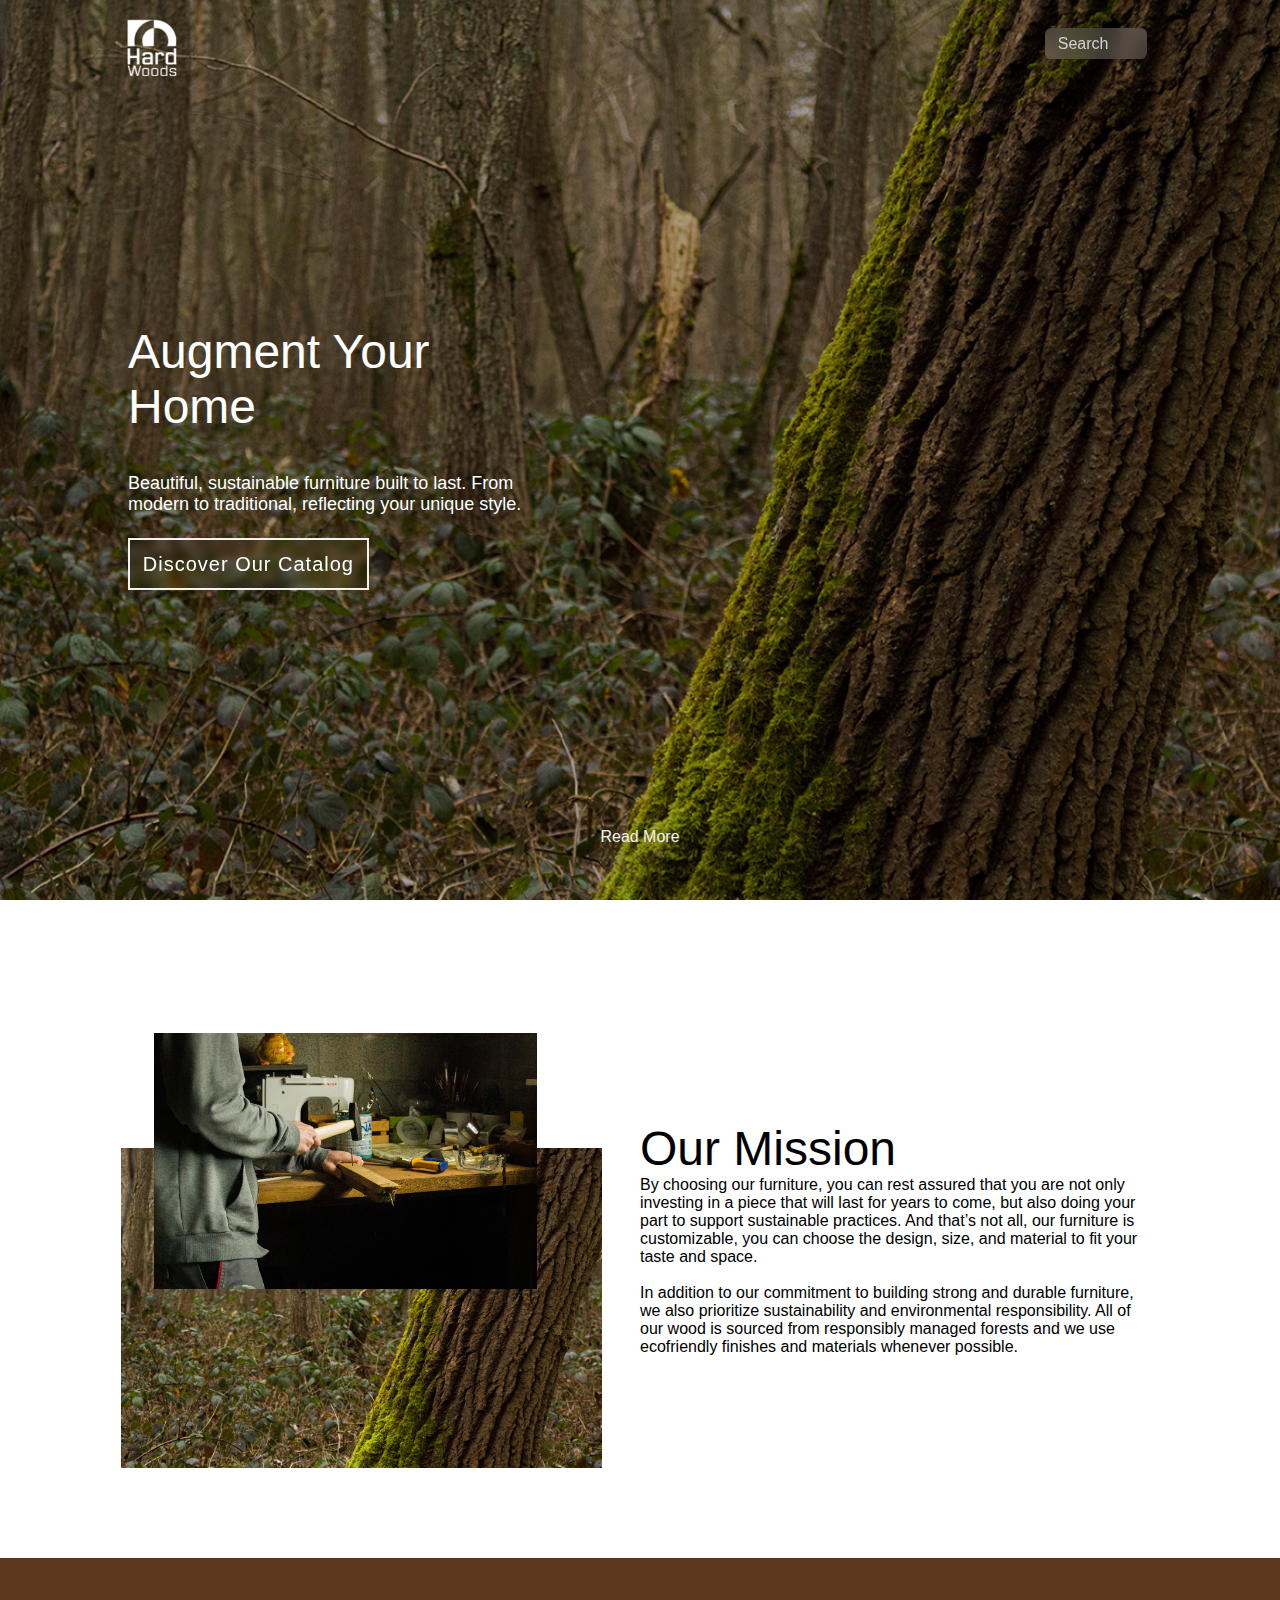
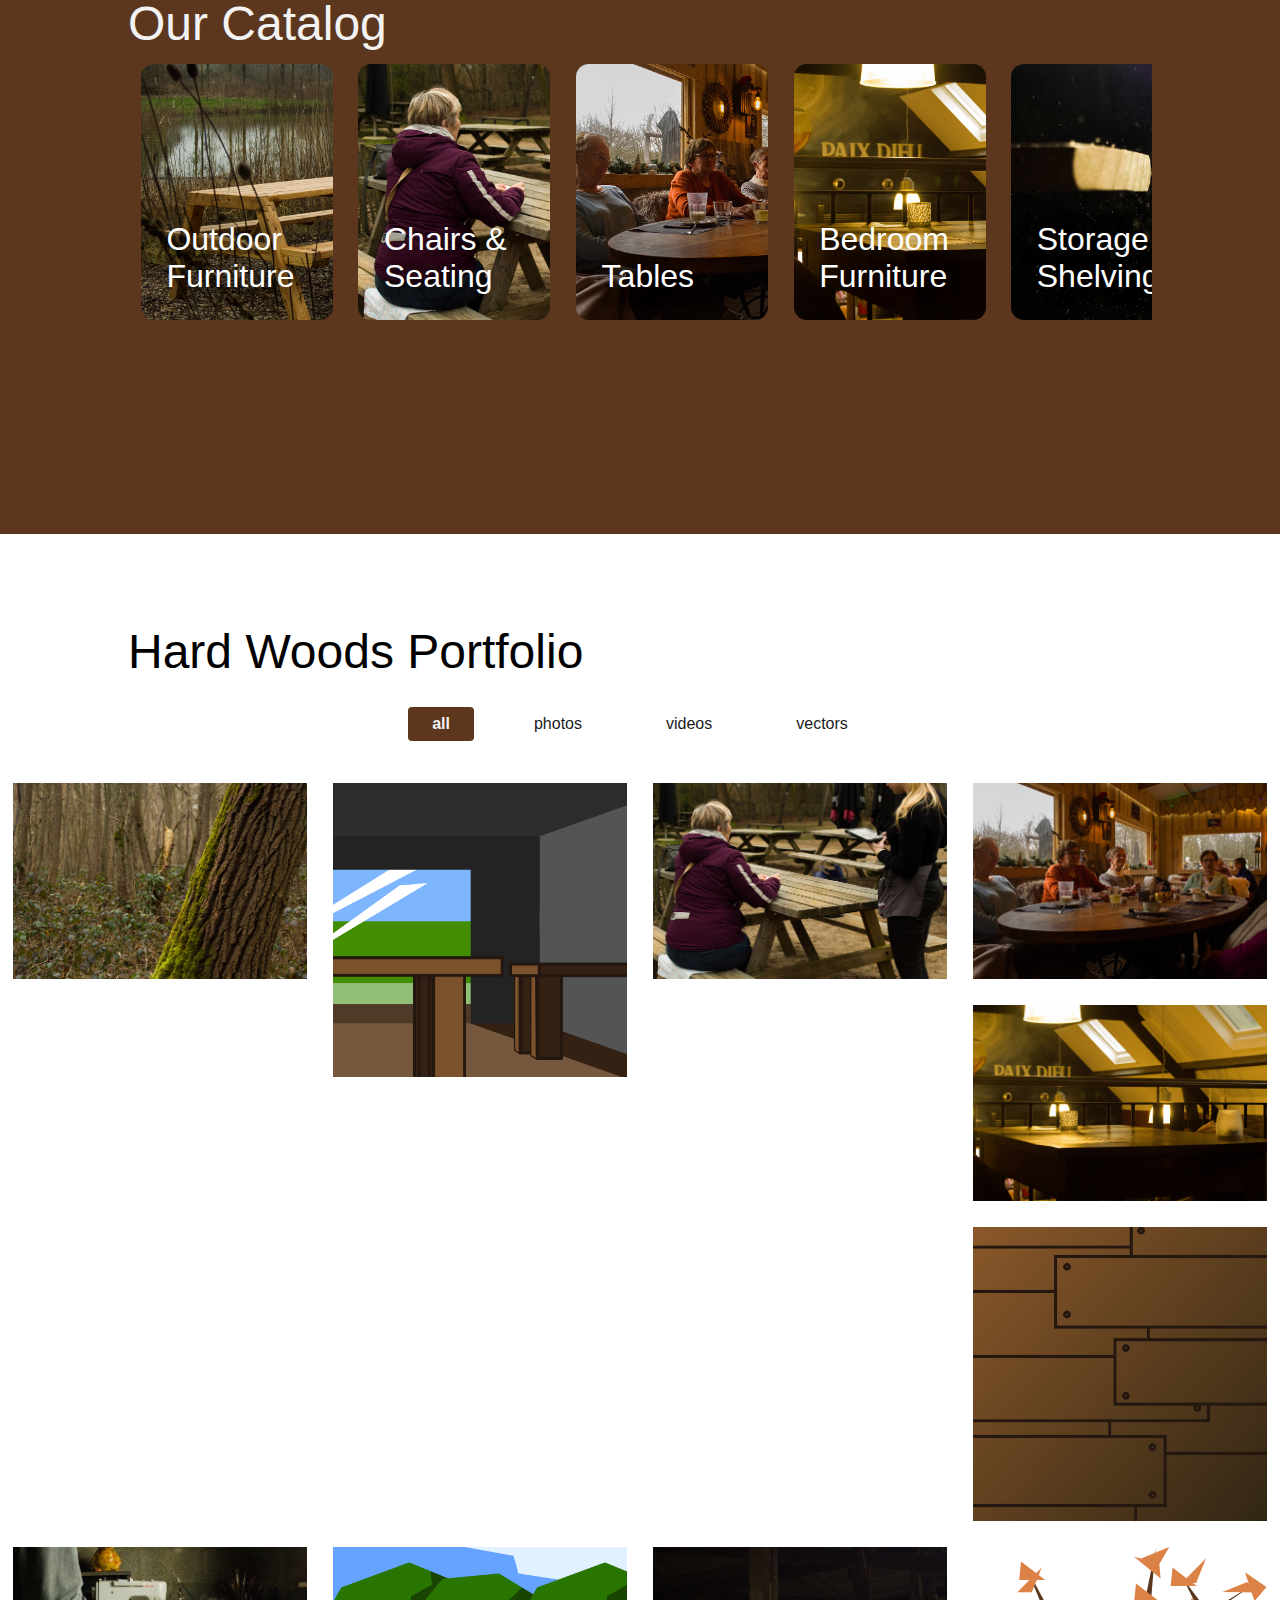
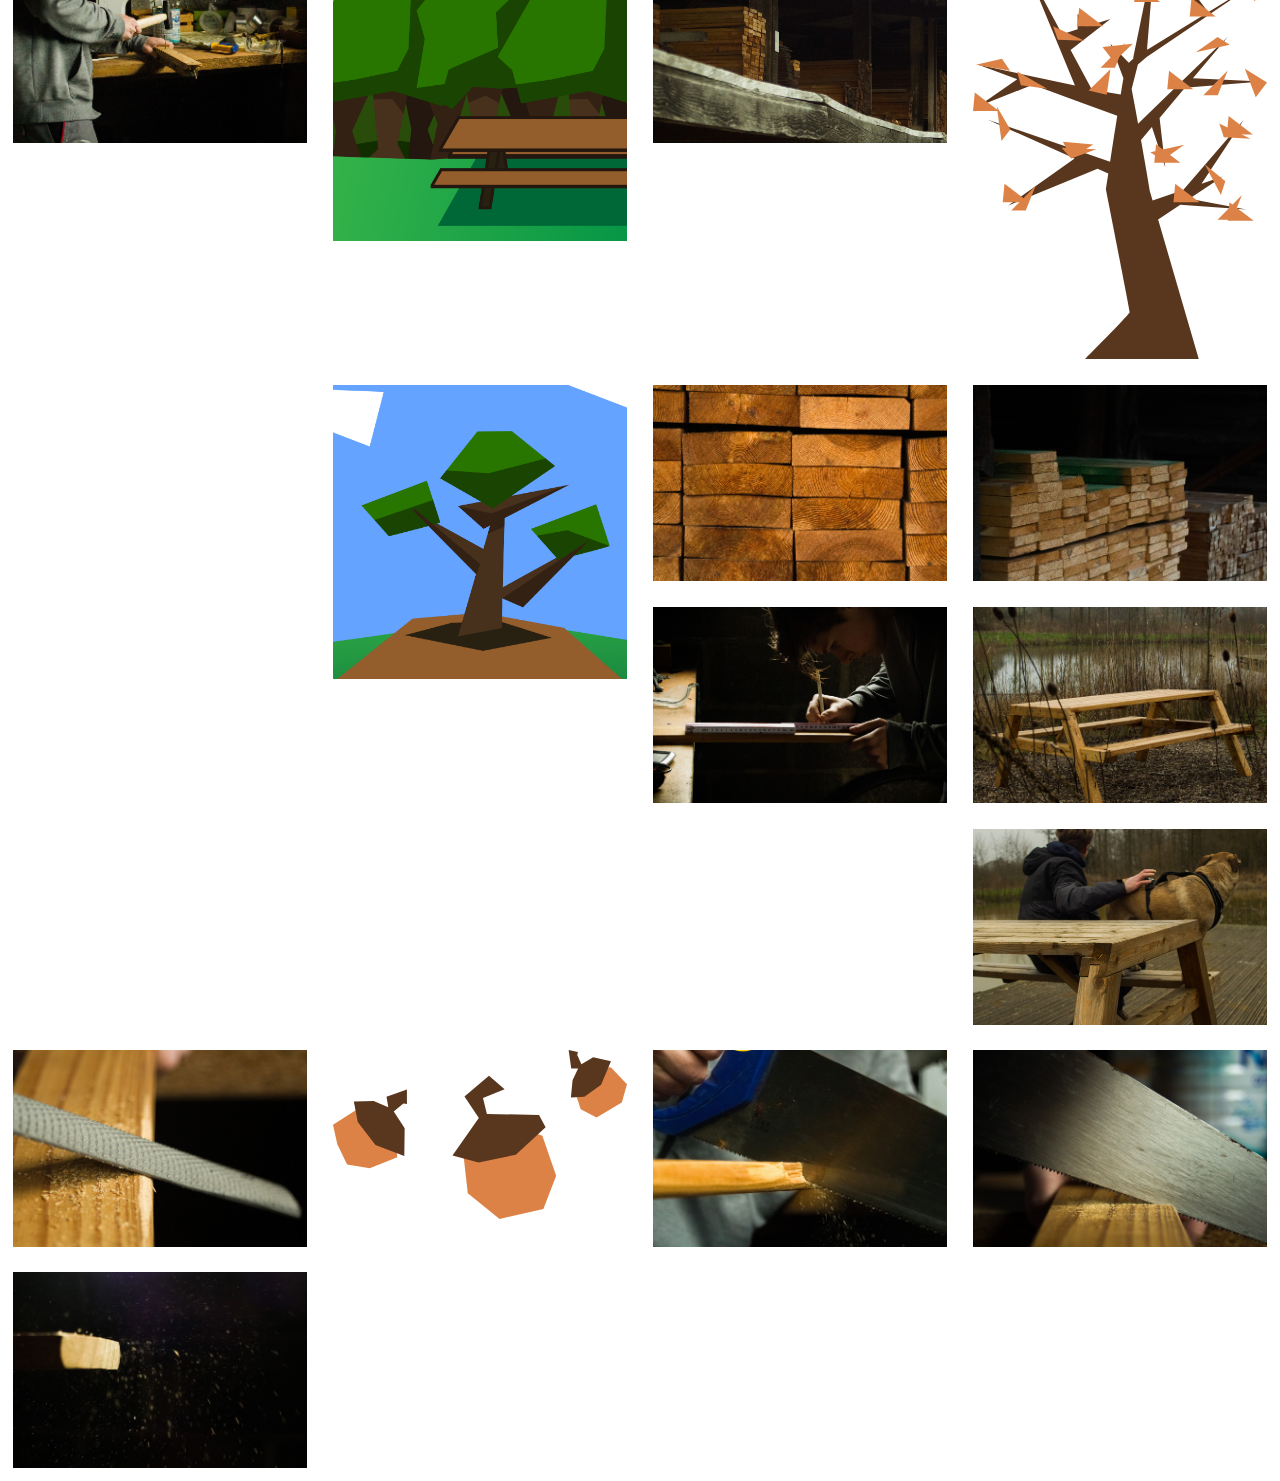
==== index.html @ 585ff618 "Add files via upload" ====
<!DOCTYPE html>
<html lang="en">
  <head>
    <meta charset="UTF-8" />
    <meta http-equiv="X-UA-Compatible" content="IE=edge" />
    <meta name="viewport" content="width=device-width, initial-scale=1.0" />
    <title>Hard Woods</title>
    <link
      rel="icon"
      type="image"
      href="img/logo/gip-justin_goyvaerts-brainstorm_huis_stijl_color-logo-15.png"
    />
    <link rel="stylesheet" href="css/main-style.css" />

    <link rel="stylesheet" href="css/portfolio-style.css" />

    <link href="https://fonts.cdnfonts.com/css/bahnschrift" rel="stylesheet" />
    <link
      href="https://fonts.cdnfonts.com/css/forma-djr-banner"
      rel="stylesheet"
    />
    <link
      rel="stylesheet"
      href="https://cdnjs.cloudflare.com/ajax/libs/font-awesome/6.4.0/css/all.css"
      integrity="sha512-Z0kTB03S7BU+JFU0nw9mjSBcRnZm2Bvm0tzOX9/OuOuz01XQfOpa0w/N9u6Jf2f1OAdegdIPWZ9nIZZ+keEvBw=="
      crossorigin="anonymous"
    />
  </head>
  <div id="mySidebar" class="sidebar">
    <a href="javascript:void(0)" class="closebtn" onclick="closeNav()"
      ><i class="fas fa-xmark"></i
    ></a>
    <br />
    <a class="shop-button" href="shop.html">Shop</a>
    <br />
    <a href="#about">About</a>
    <a href="#portfolio">Portfolio</a>
    <a href="#contact">Contact</a>
    <br />

    <br />
    <a href="https://www.instagram.com/officialhardwoods/"
      ><i class="fab fa-instagram social"></i
    ></a>
  </div>
  <body>
    <div id="navbar" class="hidden"></div>
    <header id="topnav">
      <a href="#" class="logo">
        <img
          src="img/logo/gip-justin_goyvaerts-brainstorm_huis_stijl_logo-text-white.png"
          alt=""
          id="logo"
      /></a>
      <nav id="header">
        <ul>
          <li>
            <button class="openbtn" onclick="openNav()">
              <i class="fas fa-bars"></i>
            </button>
          </li>
          <li>
            <a href=""> <i class="fas fa-user"></i></a>
          </li>
          <li>
            <a href=""><i class="fas fa-bookmark"></i></a>
          </li>
          <div id="search">
            <i class="fas fa-magnifying-glass"></i
            ><input type="text" id="search-input" placeholder="Search" />
            <ul id="search-results"></ul>
          </div>
        </ul>
      </nav>
    </header>

    <section id="splash" class="carousel-section">
      <div class="carousel-container">
        <div class="carousel">
          <img src="img/fotos/Boom.jpg" alt="" />
          <img src="img/fotos/Markabo 1.jpg" alt="" />
          <img src="img/fotos/Meting.jpg" />
          <img src="img/fotos/Zaagsel.jpg" />
          <img src="img/fotos/Picnic 1.jpg" />
          <!-- Add more images as needed -->
        </div>
      </div>
      <article class="content">
        <div class="splash-txt">
          <h1>Augment Your Home</h1>
          <p>
            Beautiful, sustainable furniture built to last. From modern to
            traditional, reflecting your unique style.
          </p>
          <span><a href="shop.html">Discover Our Catalog</a></span>
        </div>
      </article>
    </section>
    <div class="more">
      <p>Read More</p>
      <i class="fas fa-angle-down"></i>
    </div>

    <section id="about">
      <article>
        <div class="about-img">
          <img src="img/fotos/Boom.jpg" alt="" class="img-1" />
          <img src="img/fotos/Hamer.jpg" alt="" class="img-2" />
        </div>
        <div class="about-txt">
          <h1>Our Mission</h1>
          <p>
            By choosing our furniture, you can rest assured that you are not
            only investing in a piece that will last for years to come, but also
            doing your part to support sustainable practices. And that’s not
            all, our furniture is customizable, you can choose the design, size,
            and material to fit your taste and space.
          </p>
          <br />
          <p>
            In addition to our commitment to building strong and durable
            furniture, we also prioritize sustainability and environmental
            responsibility. All of our wood is sourced from responsibly managed
            forests and we use ecofriendly finishes and materials whenever
            possible.
          </p>
        </div>
      </article>
    </section>

    <section id="shop">
      <h1>
        <a href="shop.html"> Our Catalog <i class="fas fa-angle-right"></i> </a>
      </h1>
      <div>
        <div class="gallery-container">
          <div class="gallery">
            <a href="shop.html#of"
              ><div class="gallery-element gallery-img-1">
                <p>
                  Outdoor <br />
                  Furniture
                </p>
              </div></a
            >
            <a href="shop.html#cs"
              ><div class="gallery-element gallery-img-2">
                <p>
                  Chairs & <br />
                  Seating
                </p>
              </div></a
            >
            <a href="shop.html#t"
              ><div class="gallery-element gallery-img-3">
                <p>Tables</p>
              </div></a
            >
            <a href="shop.html#bf"
              ><div class="gallery-element gallery-img-4">
                <p>
                  Bedroom <br />
                  Furniture
                </p>
              </div></a
            >
            <a href="shop.html#ss"
              ><div class="gallery-element gallery-img-5">
                <p>
                  Storage & <br />
                  Shelving
                </p>
              </div></a
            >
            <a href="shop.html#da"
              ><div class="gallery-element gallery-img-6">
                <p>
                  Decor & <br />
                  Accessories
                </p>
              </div></a
            >
            <!-- Add more images as needed -->
          </div>
        </div>
      </div>
    </section>

    <section id="portfolio">
      <h1>Hard Woods Portfolio</h1>
      <div class="button-group filters-button-group">
        <button class="button is-checked button-all" data-filter="*">
          all
        </button>
        <button class="button" data-filter=".foto">photos</button>
        <button class="button" data-filter=".video">videos</button>
        <button class="button" data-filter=".vector">vectors</button>
      </div>

      <section
        id="grid-container"
        class="transitions-enabled fluid masonry js-masonry grid container-gallery"
      >
        <article class="foto">
          <img
            src="img/fotos/Boom.jpg"
            onclick="openModal();currentSlide(1)"
            class="img-responsive hover-shadow cursor"
          />
        </article>
        <article class="vector">
          <img
            src="img/vector/vector_02.png"
            onclick="openModal();currentSlide(18)"
            class="img-responsive hover-shadow cursor"
          />
        </article>
        <article class="foto">
          <img
            src="img/fotos/Boshuis 1.jpg"
            onclick="openModal();currentSlide(2)"
            class="img-responsive hover-shadow cursor"
          />
        </article>
        <article class="foto">
          <img
            src="img/fotos/Boshuis 2.jpg"
            onclick="openModal();currentSlide(3)"
            class="img-responsive hover-shadow cursor"
          />
        </article>
        <article class="video">
          <iframe
            width="100%"
            height="200px"
            src="https://www.youtube.com/embed/Rlds-CzP0hw"
            title="YouTube video player"
            frameborder="0"
            allow="accelerometer; autoplay; clipboard-write; encrypted-media; gyroscope; picture-in-picture; web-share"
            allowfullscreen
          ></iframe>
        </article>
        <article class="foto">
          <img
            src="img/fotos/Boshuis 3.jpg"
            onclick="openModal();currentSlide(4)"
            class="img-responsive hover-shadow cursor"
          />
        </article>
        <article class="vector">
          <img
            src="img/vector/vector_05.png"
            onclick="openModal();currentSlide(21)"
            class="img-responsive hover-shadow cursor"
          />
        </article>
        <article class="foto">
          <img
            src="img/fotos/Hamer.jpg"
            onclick="openModal();currentSlide(5)"
            class="img-responsive hover-shadow cursor"
          />
        </article>
        <article class="vector">
          <img
            src="img/vector/vector_01.png"
            onclick="openModal();currentSlide(17)"
            class="img-responsive hover-shadow cursor"
          />
        </article>
        <article class="foto">
          <img
            src="img/fotos/Markabo 1.jpg"
            onclick="openModal();currentSlide(6)"
            class="img-responsive hover-shadow cursor"
          />
        </article>
        <article class="vector">
          <img
            src="img/vector/Tree.svg"
            onclick="openModal();currentSlide(16)"
            class="img-responsive hover-shadow cursor"
          />
        </article>
        <article class="video">
          <iframe
            width="100%"
            height="200px"
            src="https://www.youtube.com/embed/0vjOr_0Bcws"
            title="YouTube video player"
            frameborder="0"
            allow="accelerometer; autoplay; clipboard-write; encrypted-media; gyroscope; picture-in-picture; web-share"
            allowfullscreen
          ></iframe>
        </article>
        <article class="vector">
          <img
            src="img/vector/vector_04.png"
            onclick="openModal();currentSlide(20)"
            class="img-responsive hover-shadow cursor"
          />
        </article>
        <article class="foto">
          <img
            src="img/fotos/Markabo 2.jpg"
            onclick="openModal();currentSlide(7)"
            class="img-responsive hover-shadow cursor"
          />
        </article>
        <article class="foto">
          <img
            src="img/fotos/Markabo 3.jpg"
            onclick="openModal();currentSlide(8)"
            class="img-responsive hover-shadow cursor"
          />
        </article>
        <article class="foto">
          <img
            src="img/fotos/Meting.jpg"
            onclick="openModal();currentSlide(9)"
            class="img-responsive hover-shadow cursor"
          />
        </article>
        <article class="foto">
          <img
            src="img/fotos/Picnic 1.jpg"
            onclick="openModal();currentSlide(10)"
            class="img-responsive hover-shadow cursor"
          />
        </article>
        <article class="foto">
          <img
            src="img/fotos/Picnic 2.jpg"
            onclick="openModal();currentSlide(11)"
            class="img-responsive hover-shadow cursor"
          />
        </article>
        <article class="foto">
          <img
            src="img/fotos/Vijl.jpg"
            onclick="openModal();currentSlide(12)"
            class="img-responsive hover-shadow cursor"
          />
        </article>
        <article class="vector">
          <img
            src="img/vector/Acorn.svg"
            onclick="openModal();currentSlide(22)"
            class="img-responsive hover-shadow cursor"
          />
        </article>
        <article class="foto">
          <img
            src="img/fotos/Zaag 1.jpg"
            onclick="openModal();currentSlide(13)"
            class="img-responsive hover-shadow cursor"
          />
        </article>
        <article class="foto">
          <img
            src="img/fotos/Zaag 2.jpg"
            onclick="openModal();currentSlide(14)"
            class="img-responsive hover-shadow cursor"
          />
        </article>
        <article class="foto">
          <img
            src="img/fotos/Zaagsel.jpg"
            onclick="openModal();currentSlide(15)"
            class="img-responsive hover-shadow cursor"
          />
        </article>
      </section>
      <div id="myModal" class="modal">
        <span class="close cursor" onclick="closeModal()">&times;</span>
        <div class="modal-content">
          <div class="mySlides">
            <img src="img/fotos/Boom.jpg" style="width: 100%" />
          </div>

          <div class="mySlides">
            <img src="img/fotos/Boshuis 1.jpg" style="width: 100%" />
          </div>

          <div class="mySlides">
            <img src="img/fotos/Boshuis 2.jpg" style="width: 100%" />
          </div>

          <div class="mySlides">
            <img src="img/fotos/Boshuis 3.jpg" style="width: 100%" />
          </div>
          <div class="mySlides">
            <img src="img/fotos/Hamer.jpg" style="width: 100%" />
          </div>
          <div class="mySlides">
            <img src="img/fotos/Markabo 1.jpg" style="width: 100%" />
          </div>
          <div class="mySlides">
            <img src="img/fotos/Markabo 2.jpg" style="width: 100%" />
          </div>
          <div class="mySlides">
            <img src="img/fotos/Markabo 3.jpg" style="width: 100%" />
          </div>
          <div class="mySlides">
            <img src="img/fotos/Meting.jpg" style="width: 100%" />
          </div>
          <div class="mySlides">
            <img src="img/fotos/Picnic 1.jpg" style="width: 100%" />
          </div>
          <div class="mySlides">
            <img src="img/fotos/Picnic 2.jpg" style="width: 100%" />
          </div>
          <div class="mySlides">
            <img src="img/fotos/Vijl.jpg" style="width: 100%" />
          </div>
          <div class="mySlides">
            <img src="img/fotos/Zaag 1.jpg" style="width: 100%" />
          </div>
          <div class="mySlides">
            <img src="img/fotos/Zaag 2.jpg" style="width: 100%" />
          </div>
          <div class="mySlides">
            <img src="img/fotos/Zaagsel.jpg" style="width: 100%" />
          </div>
          <div class="mySlides">
            <img src="img/vector/Tree.svg" style="width: 45%" />
          </div>
          <div class="mySlides">
            <img src="img/vector/vector_01.png" style="width: 60%" />
          </div>
          <div class="mySlides">
            <img src="img/vector/vector_02.png" style="width: 60%" />
          </div>
          <div class="mySlides">
            <img src="img/vector/vector_03.png" style="width: 60%" />
          </div>
          <div class="mySlides">
            <img src="img/vector/vector_04.png" style="width: 60%" />
          </div>
          <div class="mySlides">
            <img src="img/vector/vector_05.png" style="width: 60%" />
          </div>
          <div class="mySlides">
            <img src="img/vector/Acorn.svg" style="width: 50%" />
          </div>

          <a class="prev" onclick="plusSlides(-1)"
            ><i class="fas fa-angle-left"></i
          ></a>
          <a class="next" onclick="plusSlides(1)"
            ><i class="fas fa-angle-right"></i
          ></a>

          <div class="column">
            <img
              class="demo cursor"
              src="img/fotos/Boom.jpg"
              style="width: 100%"
              onclick="currentSlide(1)"
            />
          </div>
          <div class="column">
            <img
              class="demo cursor"
              src="img/fotos/Boshuis 1.jpg"
              style="width: 100%"
              onclick="currentSlide(2)"
            />
          </div>
          <div class="column">
            <img
              class="demo cursor"
              src="img/fotos/Boshuis 2.jpg"
              style="width: 100%"
              onclick="currentSlide(3)"
            />
          </div>

          <div class="column">
            <img
              class="demo cursor"
              src="img/fotos/Boshuis 3.jpg"
              style="width: 100%"
              onclick="currentSlide(5)"
            />
          </div>
          <div class="column">
            <img
              class="demo cursor"
              src="img/fotos/Hamer.jpg"
              style="width: 100%"
              onclick="currentSlide(6)"
            />
          </div>
          <div class="column">
            <img
              class="demo cursor"
              src="img/fotos/Markabo 1.jpg"
              style="width: 100%"
              onclick="currentSlide(7)"
            />
          </div>
          <div class="column">
            <img
              class="demo cursor"
              src="img/fotos/Markabo 2.jpg"
              style="width: 100%"
              onclick="currentSlide(8)"
            />
          </div>
          <div class="column">
            <img
              class="demo cursor"
              src="img/fotos/Markabo 3.jpg"
              style="width: 100%"
              onclick="currentSlide(9)"
            />
          </div>
          <div class="column">
            <img
              class="demo cursor"
              src="img/fotos/Meting.jpg"
              style="width: 100%"
              onclick="currentSlide(9)"
            />
          </div>
          <div class="column">
            <img
              class="demo cursor"
              src="img/fotos/Picnic 1.jpg"
              style="width: 100%"
              onclick="currentSlide(10)"
            />
          </div>
          <div class="column">
            <img
              class="demo cursor"
              src="img/fotos/Picnic 2.jpg"
              style="width: 100%"
              onclick="currentSlide(11)"
            />
          </div>
          <div class="column">
            <img
              class="demo cursor"
              src="img/fotos/Vijl.jpg"
              style="width: 100%"
              onclick="currentSlide(12)"
            />
          </div>
          <div class="column">
            <img
              class="demo cursor"
              src="img/fotos/Zaag 1.jpg"
              style="width: 100%"
              onclick="currentSlide(13)"
            />
          </div>
          <div class="column">
            <img
              class="demo cursor"
              src="img/fotos/Zaag 2.jpg"
              style="width: 100%"
              onclick="currentSlide(14)"
            />
          </div>
          <div class="column">
            <img
              class="demo cursor"
              src="img/fotos/Zaagsel.jpg"
              style="width: 100%"
              onclick="currentSlide(15)"
            />
          </div>
          <div class="column">
            <img
              class="demo cursor"
              src="img/vector/Tree.svg"
              style="width: 100%"
              onclick="currentSlide(16)"
            />
          </div>
          <div class="column">
            <img
              class="demo cursor"
              src="img/vector/vector_01.png"
              style="width: 100%"
              onclick="currentSlide(17)"
            />
          </div>
          <div class="column">
            <img
              class="demo cursor"
              src="img/vector/vector_02.png"
              style="width: 100%"
              onclick="currentSlide(18)"
            />
          </div>
          <div class="column">
            <img
              class="demo cursor"
              src="img/vector/vector_03.png"
              style="width: 100%"
              onclick="currentSlide(19)"
            />
          </div>
          <div class="column">
            <img
              class="demo cursor"
              src="img/vector/vector_04.png"
              style="width: 100%"
              onclick="currentSlide(20)"
            />
          </div>
          <div class="column">
            <img
              class="demo cursor"
              src="img/vector/vector_05.png"
              style="width: 100%"
              onclick="currentSlide(21)"
            />
          </div>
          <div class="column">
            <img
              class="demo cursor"
              src="img/vector/Acorn.svg"
              style="width: 100%"
              onclick="currentSlide(22)"
            />
          </div>
        </div>
      </div>
    </section>
    <footer>
      <section id="contact">
        <h1>Contact Us</h1>
        <div class="container">
          <form action="#" method="post">
            <div class="form-group">
              <label for="name">Name:</label>
              <input type="text" id="name" name="name" required />
            </div>
            <div class="form-group">
              <label for="email">Email:</label>
              <input type="text" id="email" name="email" required />
            </div>
            <div class="form-group">
              <label for="message">Message:</label>
              <textarea id="message" name="message" required></textarea>
            </div>
            <div class="form-group">
              <input type="submit" value="Submit" />
            </div>
          </form>
        </div>
      </section>
      <section id="footer">
        <br />
        <a href="#" id="home-button"><i class="fas fa-angle-up"></i></a>
        <a class="shop-button" href="shop.html">Shop</a>
        <br />
        <a href="#about">About</a>
        <a href="#portfolio">Portfolio</a>

        <br />
        <a href="https://www.instagram.com/officialhardwoods/"
          ><i class="fab fa-instagram social"></i
        ></a>
      </section>
    </footer>
    <script
      src="https://cdnjs.cloudflare.com/ajax/libs/jquery/3.7.0/jquery.js"
      integrity="sha512-8Z5++K1rB3U+USaLKG6oO8uWWBhdYsM3hmdirnOEWp8h2B1aOikj5zBzlXs8QOrvY9OxEnD2QDkbSKKpfqcIWw=="
      crossorigin="anonymous"
    ></script>
    <script src="js/nav.js" type="module" defer></script>
    <script src="js/portfolio.js"></script>
    <script src="https://ajax.googleapis.com/ajax/libs/jquery/2.1.4/jquery.min.js"></script>
    <script src="https://cdn2.hubspot.net/hub/322787/hub_generated/style_manager/1440007714979/custom/page/hack-a-thon-3/masonry.min.min.js"></script>
    <script src="https://cdn2.hubspot.net/hub/322787/hub_generated/style_manager/1440007849180/custom/page/hack-a-thon-3/isotope.min.js"></script>
    <script src="js/sidebar.js"></script>
    <script src="js/carousel.js"></script>
    <script src="js/modal.js"></script>
  </body>
</html>
---- css/main-style.css ----
* {
  margin: 0;
  padding: 0;
  box-sizing: border-box;
  cursor: default;

  --dark-brown: hsl(24, 51%, 24%);
  --light-brown: hsl(23, 71%, 58%);
  --hw-gradient: linear-gradient(45deg, hsl(24, 51%, 24%), hsl(23, 71%, 58%));
  --white: hsl(0, 0%, 95%);
  --dark-gray: hsl(240, 3%, 11%);
  --light-gray: hsl(240, 24%, 96%);
  --light-gray-2: hsl(240, 6%, 83%);
  scroll-behavior: smooth;
}



body::-webkit-scrollbar {
  width: 0.3125rem;
}

body::-webkit-scrollbar-track {
  background: var(--dark-gray);
}

body::-webkit-scrollbar-thumb {
  background: var(--light-gray-2);
  transition: 0.5s cubic-bezier(0.5, 0.82, 0.165, 1);
}

body::-webkit-scrollbar-thumb:hover {
  background: var(--light-brown);
}

header {
  display: flex;
  position: fixed;
  top: 0;
  width: 100%;
  flex-direction: row;
  justify-content: space-between;
  align-content: center;
  flex-wrap: wrap;
  z-index: 9998;
}

.sidebar {
  font-family: "Bahnschrift", sans-serif;
  height: 100%;
  width: 0;
  position: fixed;
  z-index: 1;
  top: 0;
  right: 0;
  background-color: var(--dark-gray);
  overflow-x: hidden;
  transition: 0.5s cubic-bezier(0.5, 0.82, 0.165, 1);
  padding-top: 3.75vw;
  text-align: right;
  z-index: 9999;
}

.sidebar a {
  padding: 1vw 4vw 0.5vw 0;
  text-decoration: none;
  font-size: 1.5rem;
  color: var(--light-gray);
  display: block;
  transition: 0.5s cubic-bezier(0.5, 0.82, 0.165, 1);
}

.sidebar div {
  display: inline;
}

.sidebar i {
  font-size: 1.5rem;
}

.sidebar a:hover {
  color: var(--light-brown);
}

.sidebar .closebtn {
  position: absolute;
  top: 1.5vw;
  right: 0vw;
  font-size: 1.5rem;
  padding: 1vw 4vw 0vw 1vw;
}

.shop-button {
  font-size: 2.5rem !important;
}

.openbtn {
  font-size: 1.5rem;
  cursor: pointer;
  background-color: hsla(0, 0%, 0%, 0);
  color: var(--white);
  padding: 0.625vw 0.9375vw;
  border: none;
  transition: 0.5s cubic-bezier(0.5, 0.82, 0.165, 1);
}
.openbtn:hover {
  color: var(--light-brown);
}

#home-button {
  display: none;
}

.fas {
  cursor: pointer;
}

a {
  text-decoration: none;
  color: white;
  cursor: pointer;
}

h1 {
  font-family: "Bahnschrift", sans-serif;
  font-weight: lighter;
  font-size: 3rem;
}

section#splash h1 {
  margin-bottom: 3vw;
}

p {
  font-family: "Forma DJR Text", sans-serif;
  font-size: 1rem;
}

.social {
  font-size: 3rem !important;
  cursor: pointer;
}

img {
  max-width: 100%;
  height: auto;
}
#navbar {
  height: 7vw;
  background: var(--dark-gray);
  position: fixed;
  inset: 0 0 auto;
  z-index: 9997;
}
#navbar.hidden {
  display: none;
}

nav ul {
  display: flex;
  align-items: center;
  flex-direction: row-reverse;
  margin: 1.7vw 0.5vw;
}

li {
  list-style-type: none;
}

nav ul li {
  cursor: pointer;
  margin: 0vw 0.5vw;
}

nav ul li a {
  color: var(--white);
  padding: 1vw;
  font-size: 1rem;
  cursor: pointer;
  transition: 0.5s cubic-bezier(0.5, 0.82, 0.165, 1);
}
nav ul li a:hover {
  cursor: pointer;
  color: var(--light-brown);
}

nav input[type="text"] {
  cursor: text;
  float: right;
  padding: 0.5vw 1vw;
  border: none;
  font-size: 1rem;
  color: var(--light-gray);
  background-color: hsla(0, 0%, 95%, 0.2);
  backdrop-filter: blur(9px);
  border-radius: 0.5vw;
  width: 8vw;
  -webkit-transition: width 0.35s cubic-bezier(0.5, 0.82, 0.165, 1);
  transition: width 0.35s cubic-bezier(0.5, 0.82, 0.165, 1);
}
::placeholder {
  color: var(--light-gray-2);
  opacity: 1;
}
nav input[type="text"]:focus {
  width: 18vw;
  border: none !important;
}

#search {
  display: flex;
  align-items: center;
}

#search i {
  color: var(--white);
  margin: 1vw;
}

.logo {
  text-align: center;
  z-index: 9999;
}

.logo img {
  height: 5vw;
  margin: 1.25vw 0 0 8vw;
  transition: max-height 0.2s cubic-bezier(0.5, 0.82, 0.165, 1);
  cursor: pointer;
}

/*--splash--*/

section#splash {
  background-position: 0 -5vw;
  height: 100vh;
  color: hsl(0, 0%, 100%);
}

section#splash article {
  display: flex;
  margin: 0 0 0 10vw;
  flex-direction: row;
  height: 100%;
}

.carousel-section {
  position: relative;
  height: 49vw;
}

.carousel-container {
  position: absolute;
  top: 0;
  left: 0;
  width: 100%;
  height: 100%;
  overflow: hidden;
}

.carousel {
  position: absolute;
  top: 0;
  left: 0;
  width: 100%;
  height: 100%;
  display: flex;
  align-items: center;
  transition: transform 1s cubic-bezier(0.5, 0.82, 0.165, 1);
}

.carousel img {
  flex-shrink: 0;
  width: 100%;
  height: 100%;
  object-fit: cover;
  filter: brightness(70%);
}

.content {
  position: relative;
  z-index: 1;
}

section#splash article div {
  width: 35%;
}

section#splash a {
  border: solid 2px var(--white);
  backdrop-filter: blur(5px);
  padding: 1vw;
  font-size: 1.25rem;
  width: auto;
  font-weight: 300;
  font-family: "Bahnschrift", sans-serif;
  letter-spacing: 0.0625rem;
  transition: 0.5s cubic-bezier(0.5, 0.82, 0.165, 1);
}
section#splash article div span {
  margin-top: 3vw;
}

section#splash a:hover {
  border: solid 2px var(--light-brown);
  backdrop-filter: blur(10px);
  width: auto;
  font-family: "Bahnschrift", sans-serif;
  letter-spacing: 0.3125rem;
}

section#splash article div p {
  font-size: large;
  font-family: Verdana, Geneva, Tahoma, sans-serif;
}

.splash-img {
  display: flex;
  justify-content: center;
}

.splash-txt {
  display: flex;
  justify-content: center;
  flex-direction: column;
}

.more {
  display: flex;
  justify-content: center;
  align-items: center;
  transform: translateY(-8vh);
  color: var(--white);
  flex-direction: column;
  animation: more 3s ease-in-out infinite;
}

@keyframes more {
  0%   {  transform: translateY(-8vh);
  }
  50%  {   transform: translateY(-6vh);
  }
  0%   {  transform: translateY(-8vh);
  }
}


/*--about--*/

section#about article {
  display: flex;
  padding: 10vw;
  flex-direction: row;
  height: 100%;
}
section#about article .about-txt {
  width: 50%;
}
section#about article .about-img {
  width: 50%;
}

.about-txt {
  justify-content: center;
  display: flex;
  flex-direction: column;
}

.about-img {
  height: 30vw;
  position: relative;
  z-index: -1;
}
.about-img .img-1 {
  position: absolute;
  height: 25vw;
  right: 3vw;
  top: 8vw;
}
.about-img .img-2 {
  position: absolute;
  height: 20vw;
  top: -1vw;
  left: 2vw;
}

/*--shop--*/

section#shop {
  background: hsl(24, 51%, 24%);
  background-size: cover;
  background-attachment: fixed;
  height: 45vw;
  color: hsl(0, 0%, 100%);
  transition: 0.5s cubic-bezier(0.5, 0.82, 0.165, 1);
}

section#shop h1 {
  padding: 3vw 0 1vw 10vw;
}

section#shop h1 a {
  color: var(--white);
}

.gallery-container {
  width: 80%;
  overflow-x: auto;
  overflow-y: hidden;
  white-space: nowrap;
  object-fit: cover;
  height: 23vw;
  margin: 0 auto;
}

.gallery {
  display: inline-flex;
}

.gallery-element {
  width: 15vw;
  height: 20vw;
  background-size: cover;
  margin: 0 1vw 0 1vw;
  border-radius: 1vw;
  display: flex;
  align-items: flex-end;
  justify-content: flex-start;
  transition: 0.5s cubic-bezier(0.5, 0.82, 0.165, 1);
}

.gallery-element:hover {
  cursor: pointer;
  width: 25vw;
  margin: 0 1vw 0 1vw;
}

.gallery p {
  font-size: 2rem;
  text-shadow: 0px 0px 20px black;
  margin: 0 0 2vw 2vw;
}

.gallery-img-1 {
  background-image: url('../img/fotos/Picnic\ 1.jpg');
}
.gallery-img-2 {
  background-image: url('../img/fotos/Boshuis\ 1.jpg');
}
.gallery-img-3 {
  background-image: url('../img/fotos/Boshuis\ 2.jpg');
}
.gallery-img-4 {
  background-image: url('../img/fotos/Boshuis\ 3.jpg');
}
.gallery-img-5 {
  background-image: url('../img/fotos/Zaagsel.jpg');
}
.gallery-img-6 {
  background-image: url('../img/fotos/Vijl.jpg');
}

.gallery img {
  object-fit: cover;
}

.gallery-container::-webkit-scrollbar {
  height: 0.1875rem;
}

.gallery-container::-webkit-scrollbar-track {
  background: var(--dark-gray);
}

.gallery-container::-webkit-scrollbar-thumb {
  background: var(--light-gray);
}

.gallery-container::-webkit-scrollbar-thumb:hover {
  background: var(--light-brown);
  cursor: grab;
}

/*--footer--*/

footer {
  height: 20vh;
  background: var(--dark-gray);
  height: 100%;
  color: hsl(0, 0%, 100%);
  display: flex;
  padding: 8vh 0;
}

footer a:hover {
  color: var(--light-brown);
}

section#contact {
  width: 50%;
  padding: 0 0 0 10vw;
}

section#contact h1 {
  color: var(--white);
}

#contact.container {
  width: 30%;
}

.form-group {
  margin-bottom: 1vw;
}

.form-group label {
  display: block;
  margin-bottom: 1vw;
  font-family: "Forma DJR Text", sans-serif;
}

.form-group input[type="text"],
.form-group textarea {
  width: 100%;
  cursor: text;
  padding: 0.5vw 1vw;
  border-radius: 0.5vw !important;
  border: none;
  font-size: 1rem;
  color: var(--light-gray);
  background-color: hsla(0, 0%, 95%, 0.2);
  backdrop-filter: blur(9px);
}

.form-group textarea {
  height: 6.25vw;
  border-radius: 0.5vw;
  cursor: text;
  font-family: "Forma DJR Text", sans-serif;
  border-radius: 0.5vw;
}

.form-group input[type="submit"] {
  background-color: var(--light-gray);
  color: var(--dark-gray);
  padding: 1vw 2vw;
  border-radius: 0.5vw;
  border: none;
  cursor: pointer;
  font-family: "Forma DJR Text", sans-serif;
  font-size: 1rem;
}

.form-group input[type="submit"]:hover {
  background-color: var(--light-brown);
  color: var(--white);
}

section#footer {
  width: 50%;
  display: flex;
  align-items: flex-end;
  justify-content: flex-end;
  flex-direction: column;
  color: var(--white) !important;
  margin: 0 10vw 0 0;
  font-family: "Forma DJR Text", sans-serif;
  font-size: 1.5rem;
}

@media (max-width: 700px) {
  #logo {
    display: none;
  }

  .sidebar a {
    padding: 1vw 7vw 0.5vw 0;
    text-decoration: none;
    font-size: 1.5rem;
  }

  .sidebar .closebtn {
    padding: 1vw 8vw 0vw 1vw;
  }

  .openbtn {
    padding: 0.625vw 1vw;
    border: none;
  }

  #home-button {
    display: block;
  }

  #navbar {
    height: 13vw;
  }

  nav ul li {
    margin: 0vw 3vw;
  }

  #navbar.hidden {
    display: block;
  }

  nav input[type="text"] {
    padding: 1vw 2vw;
    border-radius: 1.5vw;
    width: 20vw;
  }
  ::placeholder {
    padding: 0 1vw;
  }
  nav input[type="text"]:focus {
    width: 52vw;
  }

  #search i {
    margin: 2vw;
  }

  h1 {
    line-height: 15vw;
    font-weight: lighter;
  }

  section#splash {
    height: 100vh;
  }

  section#splash a {
    padding: 3vw;
    font-size: 1.25rem;
    width: auto;
    font-weight: 300;
    font-family: "Bahnschrift", sans-serif;
    letter-spacing: 0.0625rem;
    transition: 0.5s cubic-bezier(0.5, 0.82, 0.165, 1);
  }
  section#splash article div span {
    margin-top: 10vw;
  }

  section#splash a:hover {
    letter-spacing: 0.0625rem;
  }

  section#splash article h1 {
    margin: 0 0 10vw;
  }

  section#splash article div {
    width: 75%;
  }

  section#about article {
    flex-direction: column-reverse;
    padding: 20vw 10vw;
  }

  section#about article .about-txt {
    width: 100%;
  }
  section#about article .about-img {
    width: 100%;
  }

  .about-img {
    height: 80vw;
  }

  .about-img .img-1 {
    height: 50vw;
    right: 5vw;
    top: 30vw;
  }
  .about-img .img-2 {
    height: 40vw;
    top: 10vw;
    left: 20vw;
  }

  section#shop {
    height: 65vh;
    color: hsl(0, 0%, 100%);
  }

  section#shop h1 {
    padding: 25vw 0 10vw 10vw;
  }

  .gallery-container {
    height: 30vh;
    width: 90%;
  }

  .gallery-element {
    width: 50vw !important;
    height: 27vh !important;
    margin: 0 1vw 0 1vw;
    border-radius: 2vw;
  }

  footer {
    display: block;
    padding-top: 10vw;
  }

  section#contact {
    display: flex;
    flex-direction: column;
    width: 100%;
    justify-content: center;
    align-items: center;
    padding: 0 0 0 0;
  }
  #contact.container {
    width: 70%;
  }

  section#footer {
    width: 100%;
    display: flex;
    align-items: center;
    justify-content: center;
    flex-direction: column;
    color: aliceblue;
    font-family: "Forma DJR Text", sans-serif;
    font-size: 1.5rem;
  }

  .form-group input[type="text"],
  .form-group textarea {
    width: 100%;
    padding: 1.5vw 1.5vw;
    border-radius: 1.5vw !important;
  }

  .form-group textarea {
    height: 10vh;
    cursor: text;
    font-family: "Forma DJR Text", sans-serif;
    border-radius: 0.5vw;
  }

  .form-group input[type="submit"] {
    margin: 3vw 0;
    background-color: var(--light-gray);
    color: var(--dark-gray);
    padding: 3vw 7vw;
    border-radius: 1.5vw !important;
    border: none;
    cursor: pointer;
    font-family: "Forma DJR Text", sans-serif;
    font-size: 1rem;
  }
}
---- css/portfolio-style.css ----
* {
  margin: 0;
  padding: 0;
  box-sizing: border-box;
  cursor: default;

  --dark-brown: hsl(24, 51%, 24%);
  --light-brown: hsl(23, 71%, 58%);
  --hw-gradient: linear-gradient(hsl(24, 51%, 24%), hsl(23, 71%, 58%));
  --white: hsl(0, 0%, 95%);
  --dark-gray: hsl(240, 3%, 11%);
  --light-gray: hsl(240, 24%, 96%);
  --light-gray-2: hsl(240, 6%, 83%);

  scroll-behavior: smooth;
}

section#portfolio {
  padding-top: 0;
}

.button {
  display: inline-block;
  padding: 0.5em 1.5em;
  border-radius: 0.25rem;
  background: hsl(0, 0%, 100%);
  font-family: "Bahnschrift", sans-serif;
  color: var(--dark-gray) !important;
  font-size: 1rem;
  cursor: pointer;
  border: none;
  margin: 1rem;
  -webkit-transition: background 0.3s;
  -moz-transition: background 0.3s;
  transition: background 0.3s;
}

.button-all {
  font-weight: bold;
}

.button:hover {
  background-color: var(--light-gray);
}

.button:active,
.button.is-checked {
  background-color: var(--dark-brown);
  color: var(--white) !important;
  outline: none;
}

.button-group {
  margin: 1vw 0;
  text-align: center;
}

.button-group:after {
  content: "";
  display: block;
  clear: both;
}

img {
  vertical-align: middle;
}

.img-responsive {
  display: block;
  max-width: 100%;
  height: auto;
}

.grid article {
  background-color: #ffffff;
  display: block;
  float: left;
  margin: 1vw;
  width: 23%;
}

@media (max-width: 1024px) {
  .grid article {
    width: 31.3%;
  }
}

@media (max-width: 700px) {
  section#portfolio {
    padding-top: 8vw;
  }
  .grid article {
    width: 48%;
  }
  .modal-content {
    margin: auto;
    width: 100%;
    max-width: 1200px;
  }
  .close {
    top: 10vh !important;
    right: 5vw;
    font-size: 35px;
    font-weight: bold;
  }
  #grid-container {
    max-height: 1000vw;
    padding-bottom: 2vw;
  }
  .button {
    padding: 2vw 5%;
    border-radius: 0.25rem;
    background: #ffffff;
    font-family: "Bahnschrift", sans-serif;
    font-size: 1rem;
    cursor: pointer;
    border: none;
    margin: 1vw;
  }
  .modal-content {
    top: 20vh;
    width: 95% !important;
  }
}

.modal {
  display: none;
  position: fixed;
  z-index: 1;
  padding-top: 100px;
  left: 0;
  top: 0;
  width: 100%;
  height: 100%;
  overflow: auto;
  background-color: black;
}

/* Modal Content */
.modal-content {
  position: relative;
  background-color: none;
  margin: auto;
  padding: 0;
  width: 50%;
  max-width: 1200px;
}

/* The Close Button */
.close {
  color: white;
  position: absolute;
  top: 10vw;
  right: 3.5vw;
  font-size: 35px;
  font-weight: bold;
}

.close:hover,
.close:focus {
  color: #999;
  text-decoration: none;
  cursor: pointer;
}

.mySlides {
  display: none;
}

.cursor {
  cursor: pointer;
}

/* Next & previous buttons */
.prev,
.next {
  cursor: pointer;
  position: absolute;
  top: 50%;
  width: auto;
  padding: 16px;
  margin-top: -50px;
  color: white;
  font-weight: bold;
  font-size: 20px;
  transition: 0.6s ease;
  border-radius: 0 3px 3px 0;
  user-select: none;
  -webkit-user-select: none;
}

/* Position the "next button" to the right */
.next {
  right: 0;
  border-radius: 3px 0 0 3px;
}

/* On hover, add a black background color with a little bit see-through */
.prev:hover,
.next:hover {
  background-color: rgba(0, 0, 0, 0.8);
}

/* Number text (1/3 etc) */
.numbertext {
  color: #f2f2f2;
  font-size: 12px;
  padding: 8px 12px;
  position: absolute;
  top: 0;
}

.caption-container {
  text-align: center;
  background-color: black;
  padding: 2px 16px;
  color: white;
}

.demo {
  opacity: 0.3;
}

.active,
.demo:hover {
  opacity: 1;
}

img.hover-shadow {
  transition: 0.3s;
}

.hover-shadow:hover {
  box-shadow: 0 4px 8px 0 rgba(0, 0, 0, 0.2), 0 6px 20px 0 rgba(0, 0, 0, 0.19);
}

.row > .column {
  padding: 0 0.5rem;
}

.row:after {
  content: "";
  display: table;
  clear: both;
}

.column {
  float: left;
  width: 6%;
}

section#portfolio h1 {
  padding: 7vw 0 0 10vw;
}

section#portfolio {
  min-height: 50vw;
}

#grid-container {
  max-height: 1000vw;
  padding-bottom: 1vw;
}
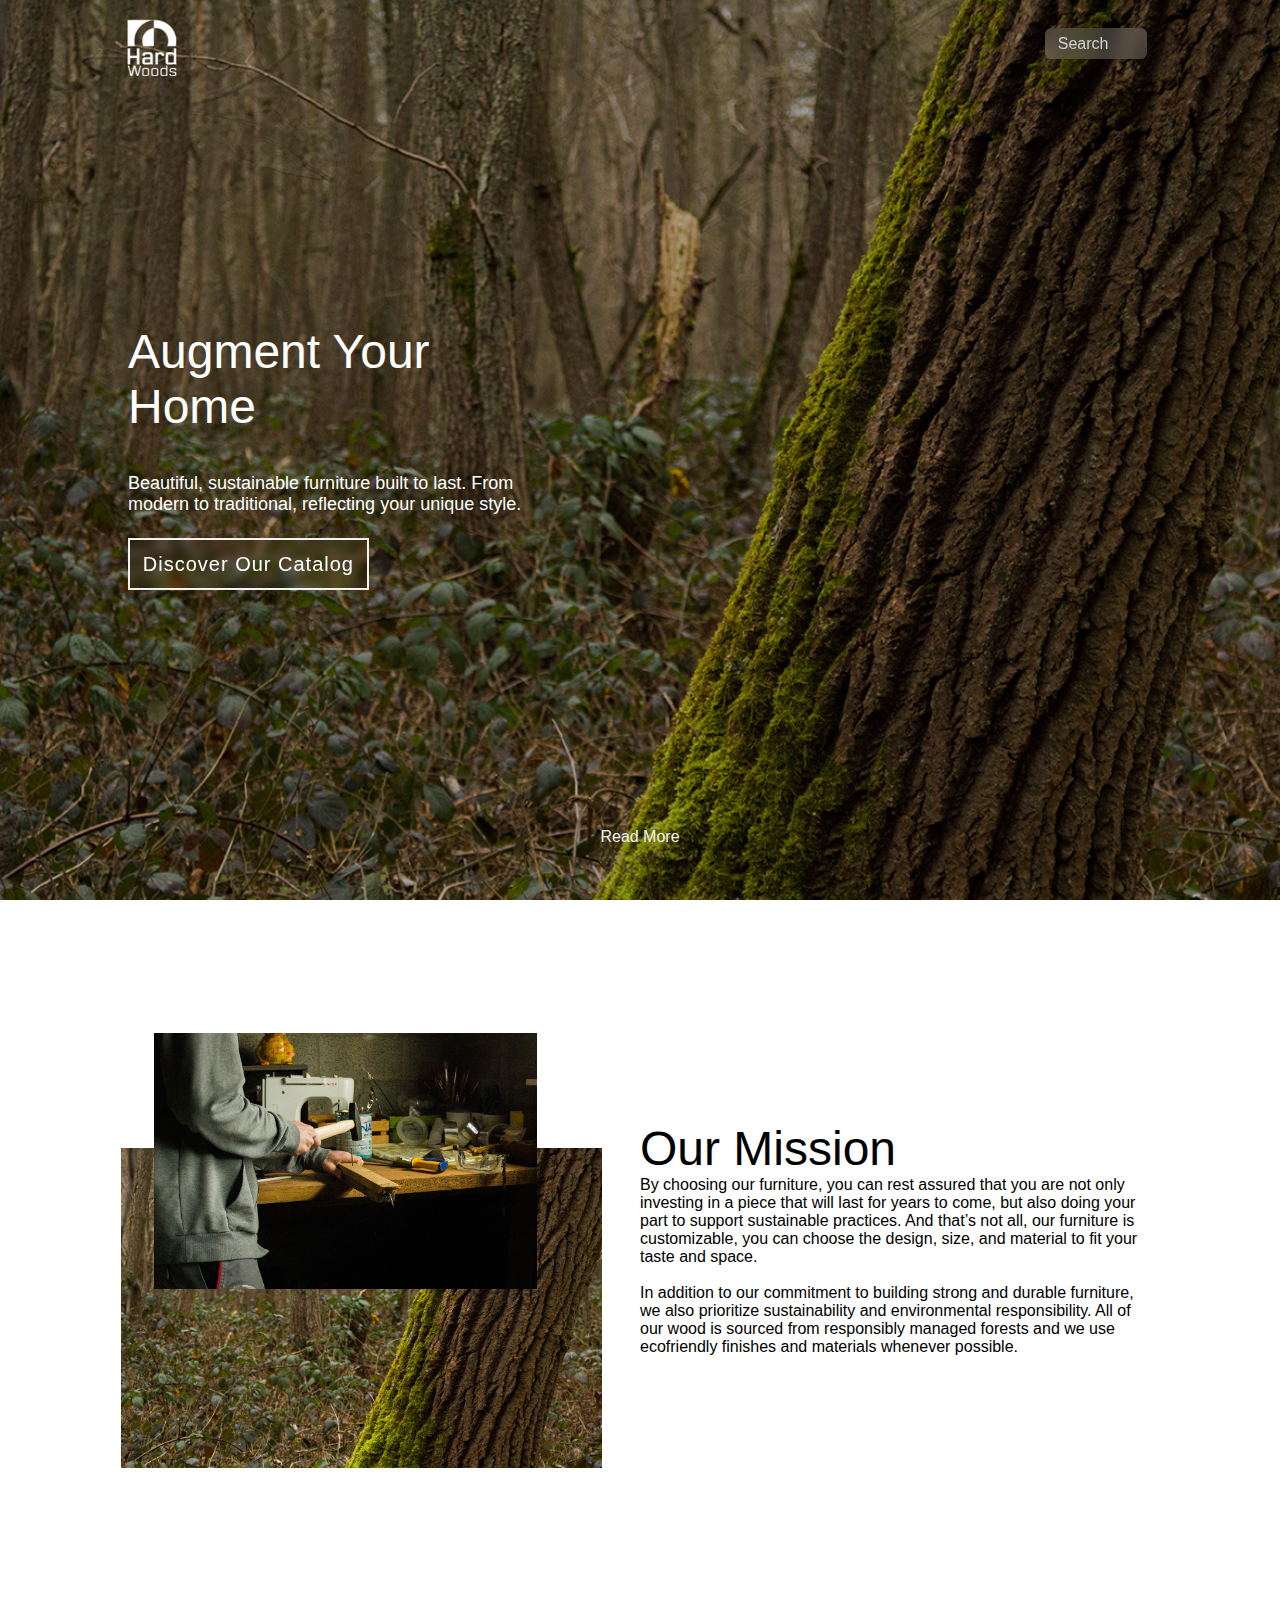
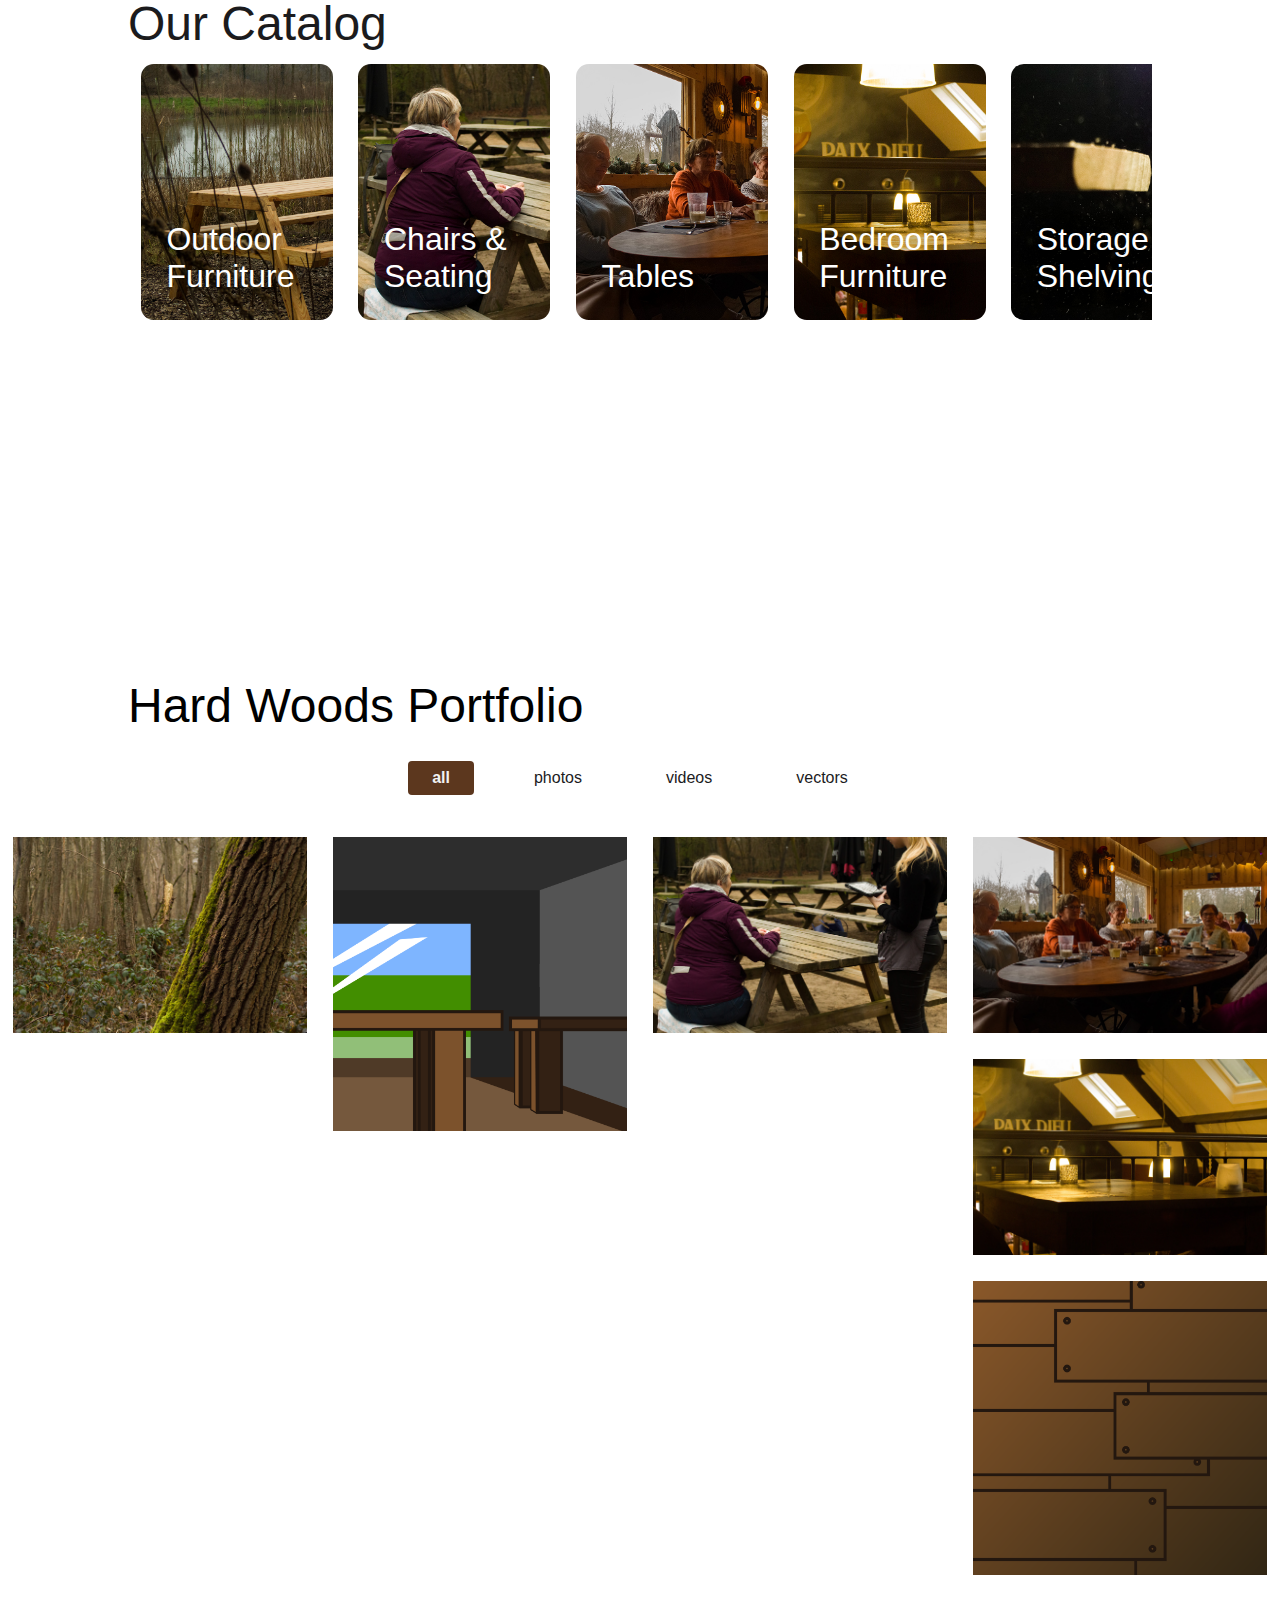
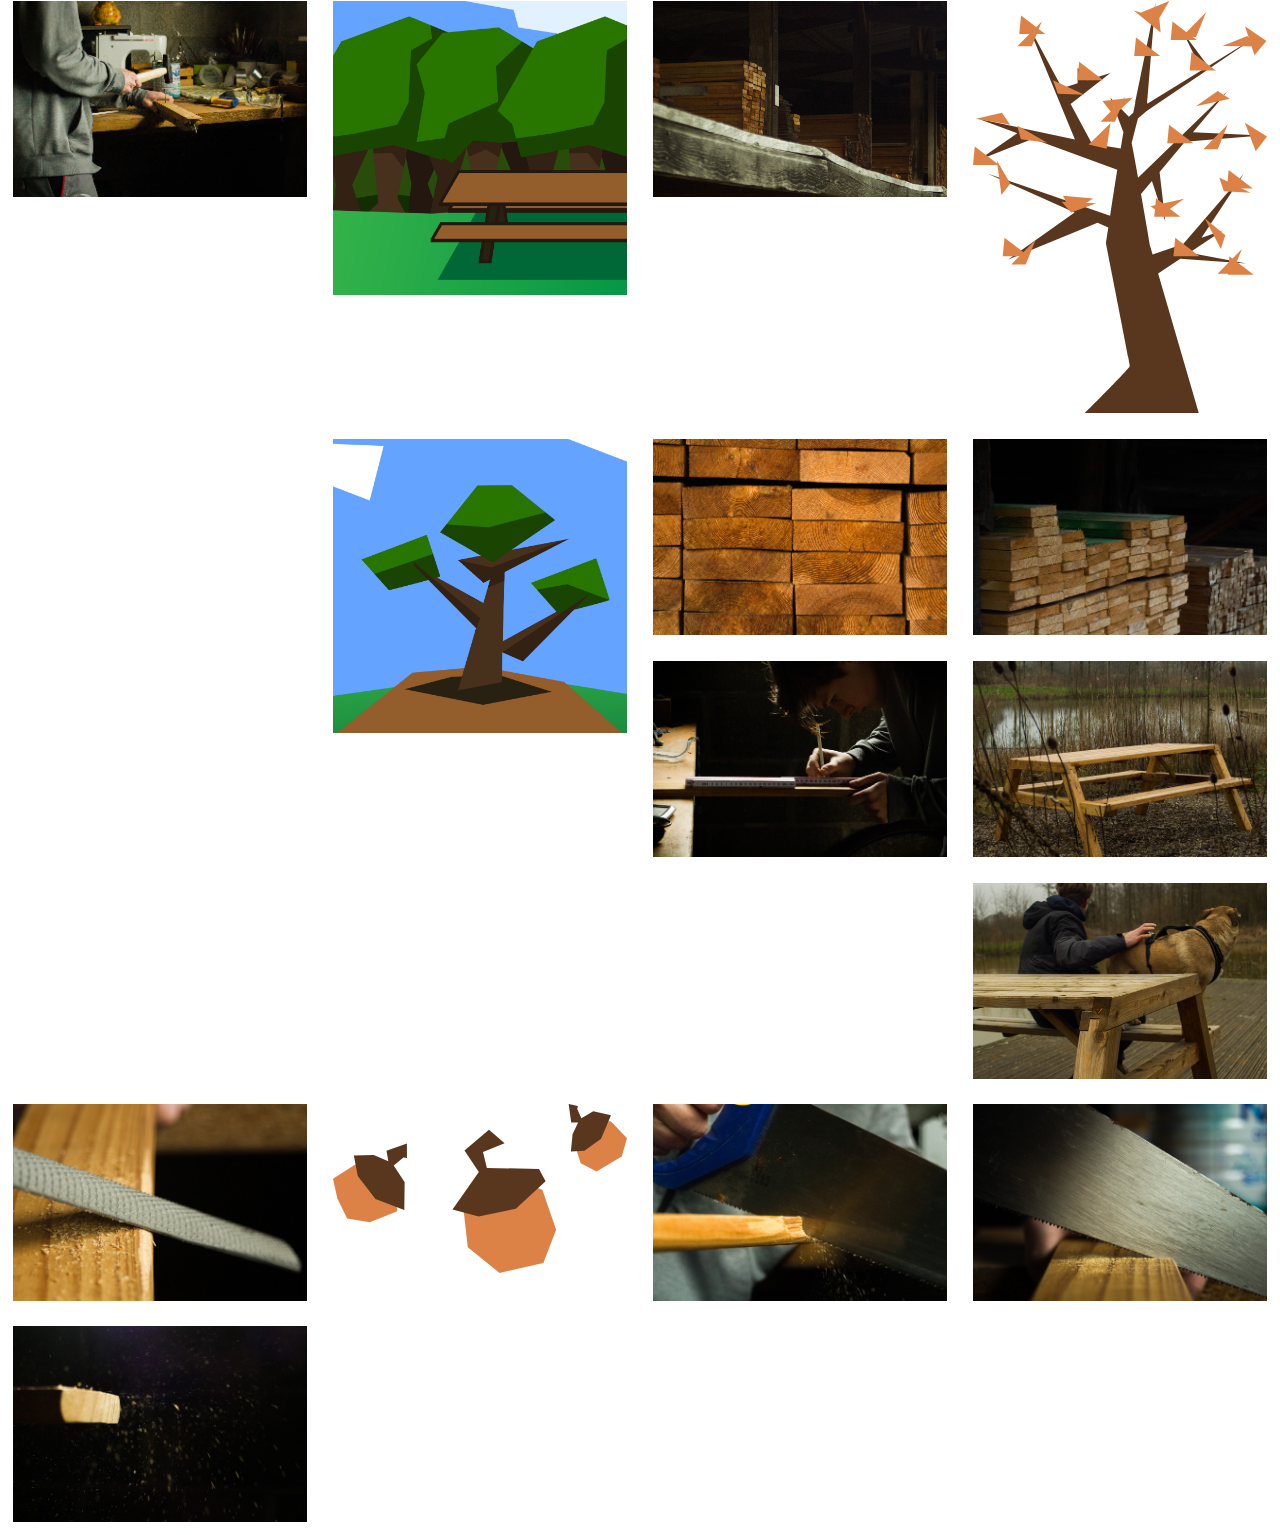
==== commit 93cd50ad: "Add files via upload" ====
--- a/index.html
+++ b/index.html
@@ -60,10 +60,10 @@
             </button>
           </li>
           <li>
-            <a href=""> <i class="fas fa-user"></i></a>
+            <a href="cs.html"> <i class="fas fa-user"></i></a>
           </li>
           <li>
-            <a href=""><i class="fas fa-bookmark"></i></a>
+            <a href="cs.html"><i class="fas fa-bookmark"></i></a>
           </li>
           <div id="search">
             <i class="fas fa-magnifying-glass"></i
@@ -127,7 +127,6 @@
         </div>
       </article>
     </section>
-
     <section id="shop">
       <h1>
         <a href="shop.html"> Our Catalog <i class="fas fa-angle-right"></i> </a>
@@ -185,7 +184,6 @@
         </div>
       </div>
     </section>
-
     <section id="portfolio">
       <h1>Hard Woods Portfolio</h1>
       <div class="button-group filters-button-group">
@@ -635,7 +633,7 @@
       <section id="contact">
         <h1>Contact Us</h1>
         <div class="container">
-          <form action="#" method="post">
+          <form action="cs.html" >
             <div class="form-group">
               <label for="name">Name:</label>
               <input type="text" id="name" name="name" required />
--- a/css/main-style.css
+++ b/css/main-style.css
@@ -13,8 +13,6 @@
   --light-gray-2: hsl(240, 6%, 83%);
   scroll-behavior: smooth;
 }
-
-
 
 body::-webkit-scrollbar {
   width: 0.3125rem;
@@ -136,6 +134,10 @@
   font-size: 1rem;
 }
 
+#shop p {
+  cursor: pointer;
+}
+
 .social {
   font-size: 3rem !important;
   cursor: pointer;
@@ -336,14 +338,16 @@
 }
 
 @keyframes more {
-  0%   {  transform: translateY(-8vh);
-  }
-  50%  {   transform: translateY(-6vh);
-  }
-  0%   {  transform: translateY(-8vh);
-  }
-}
-
+  0% {
+    transform: translateY(-8vh);
+  }
+  50% {
+    transform: translateY(-6vh);
+  }
+  0% {
+    transform: translateY(-8vh);
+  }
+}
 
 /*--about--*/
 
@@ -387,11 +391,8 @@
 /*--shop--*/
 
 section#shop {
-  background: hsl(24, 51%, 24%);
-  background-size: cover;
-  background-attachment: fixed;
-  height: 45vw;
-  color: hsl(0, 0%, 100%);
+  height: 70vh;
+  color: var(--dark-gray);
   transition: 0.5s cubic-bezier(0.5, 0.82, 0.165, 1);
 }
 
@@ -400,7 +401,7 @@
 }
 
 section#shop h1 a {
-  color: var(--white);
+  color: var(--dark-gray);
 }
 
 .gallery-container {
@@ -442,22 +443,22 @@
 }
 
 .gallery-img-1 {
-  background-image: url('../img/fotos/Picnic\ 1.jpg');
+  background-image: url("../img/fotos/Picnic\ 1.jpg");
 }
 .gallery-img-2 {
-  background-image: url('../img/fotos/Boshuis\ 1.jpg');
+  background-image: url("../img/fotos/Boshuis\ 1.jpg");
 }
 .gallery-img-3 {
-  background-image: url('../img/fotos/Boshuis\ 2.jpg');
+  background-image: url("../img/fotos/Boshuis\ 2.jpg");
 }
 .gallery-img-4 {
-  background-image: url('../img/fotos/Boshuis\ 3.jpg');
+  background-image: url("../img/fotos/Boshuis\ 3.jpg");
 }
 .gallery-img-5 {
-  background-image: url('../img/fotos/Zaagsel.jpg');
+  background-image: url("../img/fotos/Zaagsel.jpg");
 }
 .gallery-img-6 {
-  background-image: url('../img/fotos/Vijl.jpg');
+  background-image: url("../img/fotos/Vijl.jpg");
 }
 
 .gallery img {
@@ -469,11 +470,11 @@
 }
 
 .gallery-container::-webkit-scrollbar-track {
+  background: var(--light-gray);
+}
+
+.gallery-container::-webkit-scrollbar-thumb {
   background: var(--dark-gray);
-}
-
-.gallery-container::-webkit-scrollbar-thumb {
-  background: var(--light-gray);
 }
 
 .gallery-container::-webkit-scrollbar-thumb:hover {
@@ -682,12 +683,12 @@
   }
 
   section#shop {
-    height: 65vh;
+    height: 55vh;
     color: hsl(0, 0%, 100%);
   }
 
   section#shop h1 {
-    padding: 25vw 0 10vw 10vw;
+    padding: 5vh 0 5vh 10vw;
   }
 
   .gallery-container {
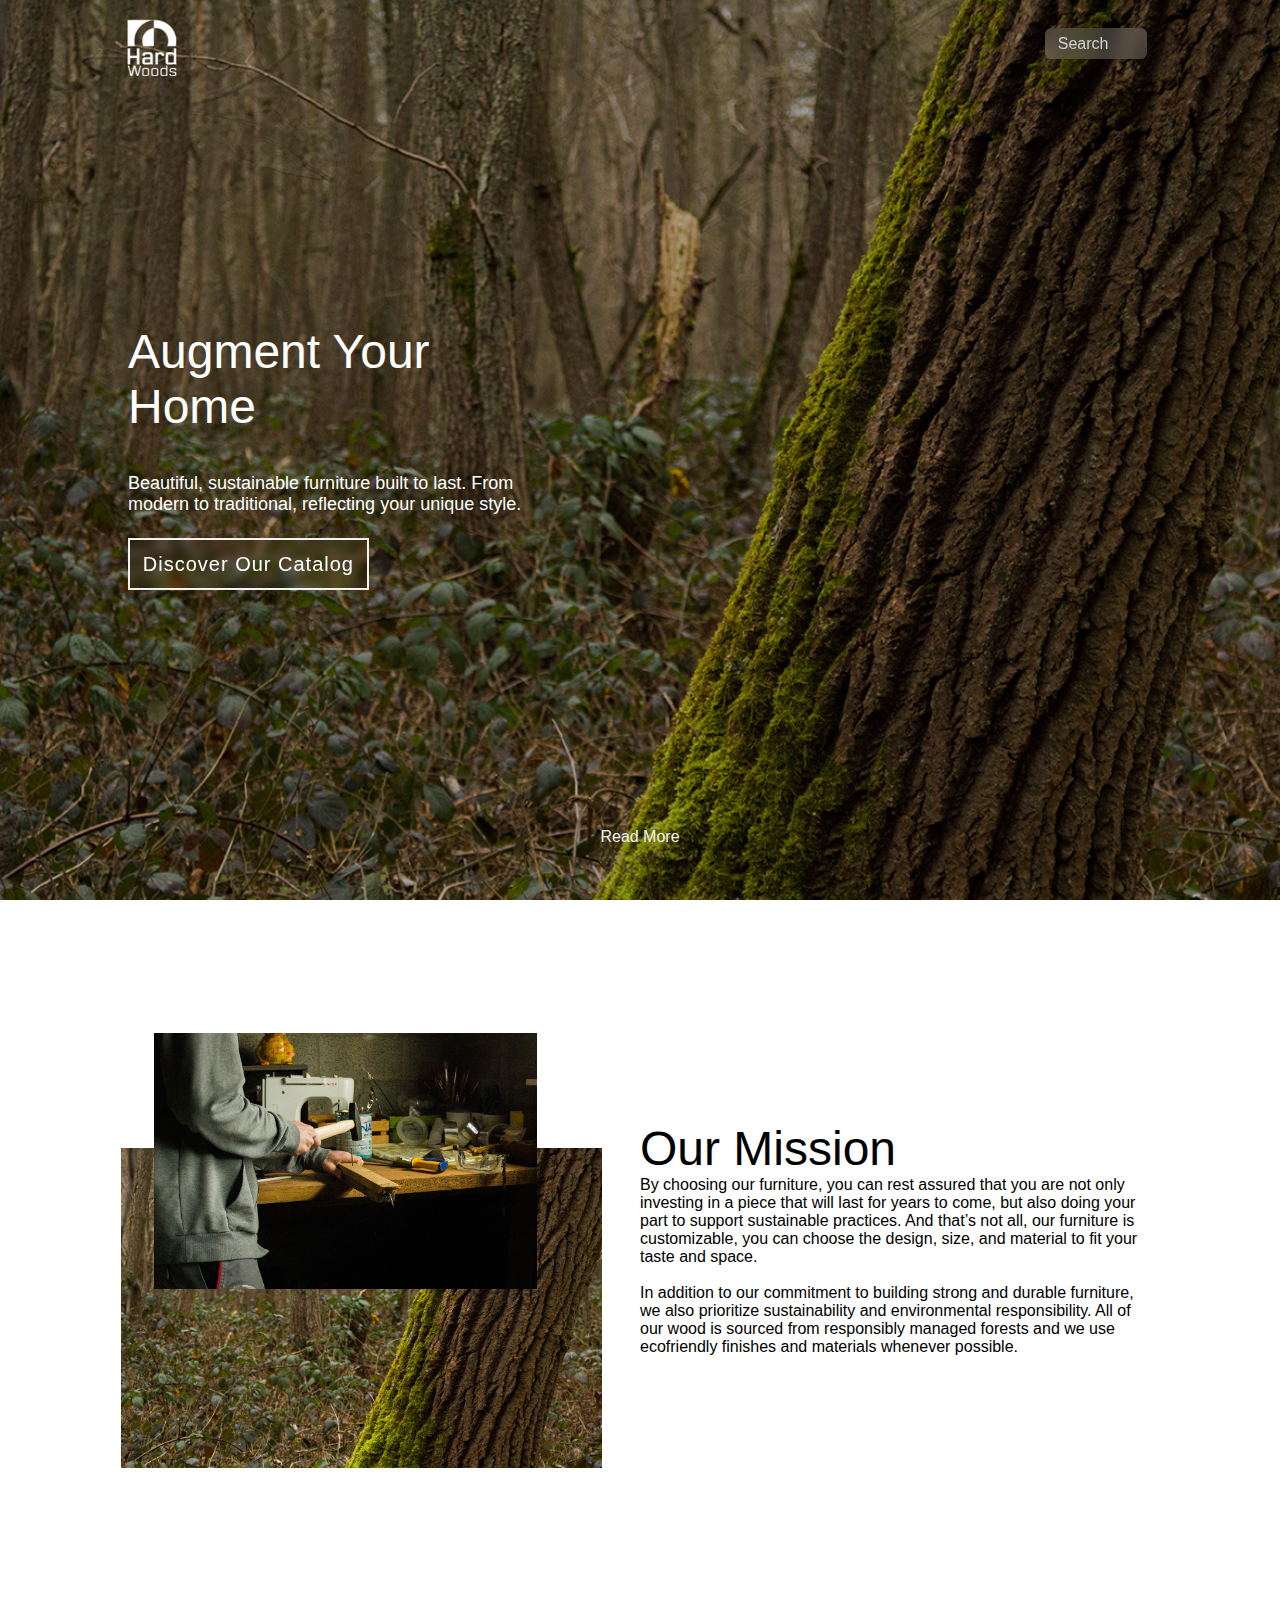
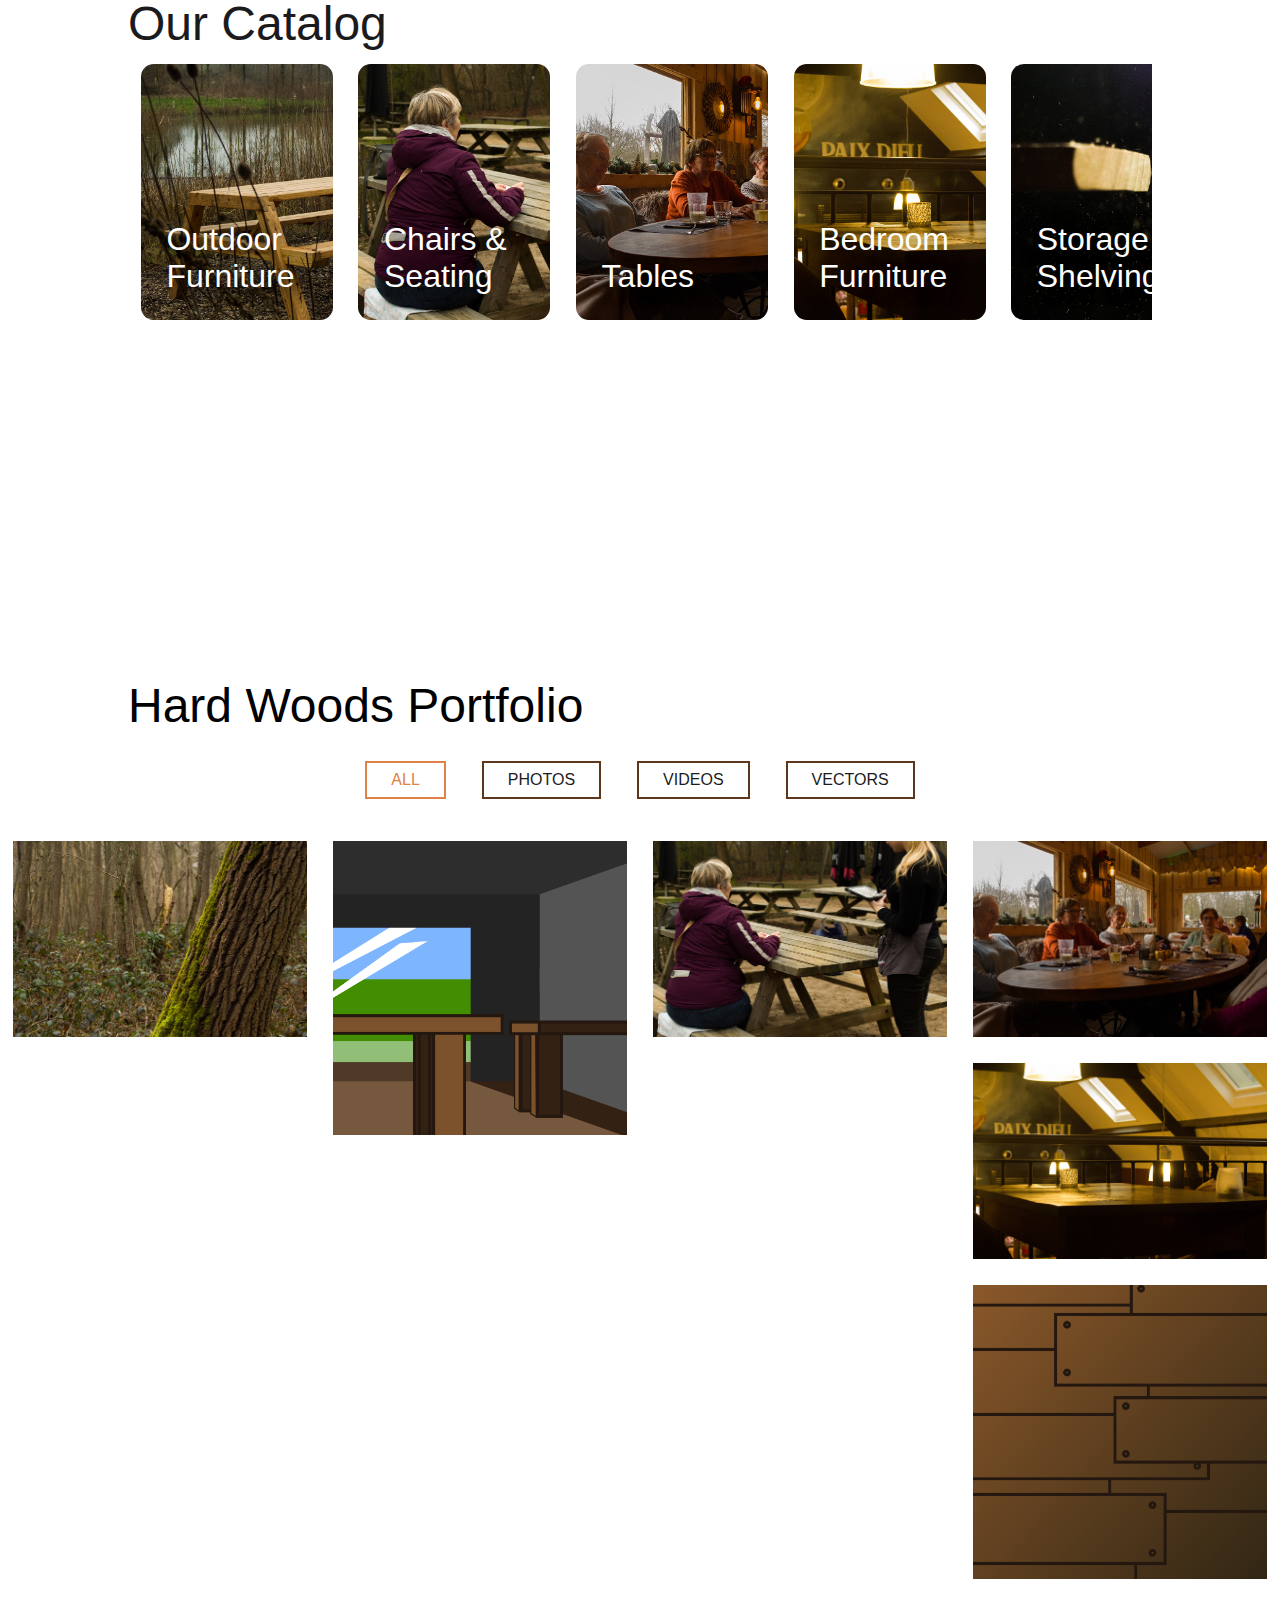
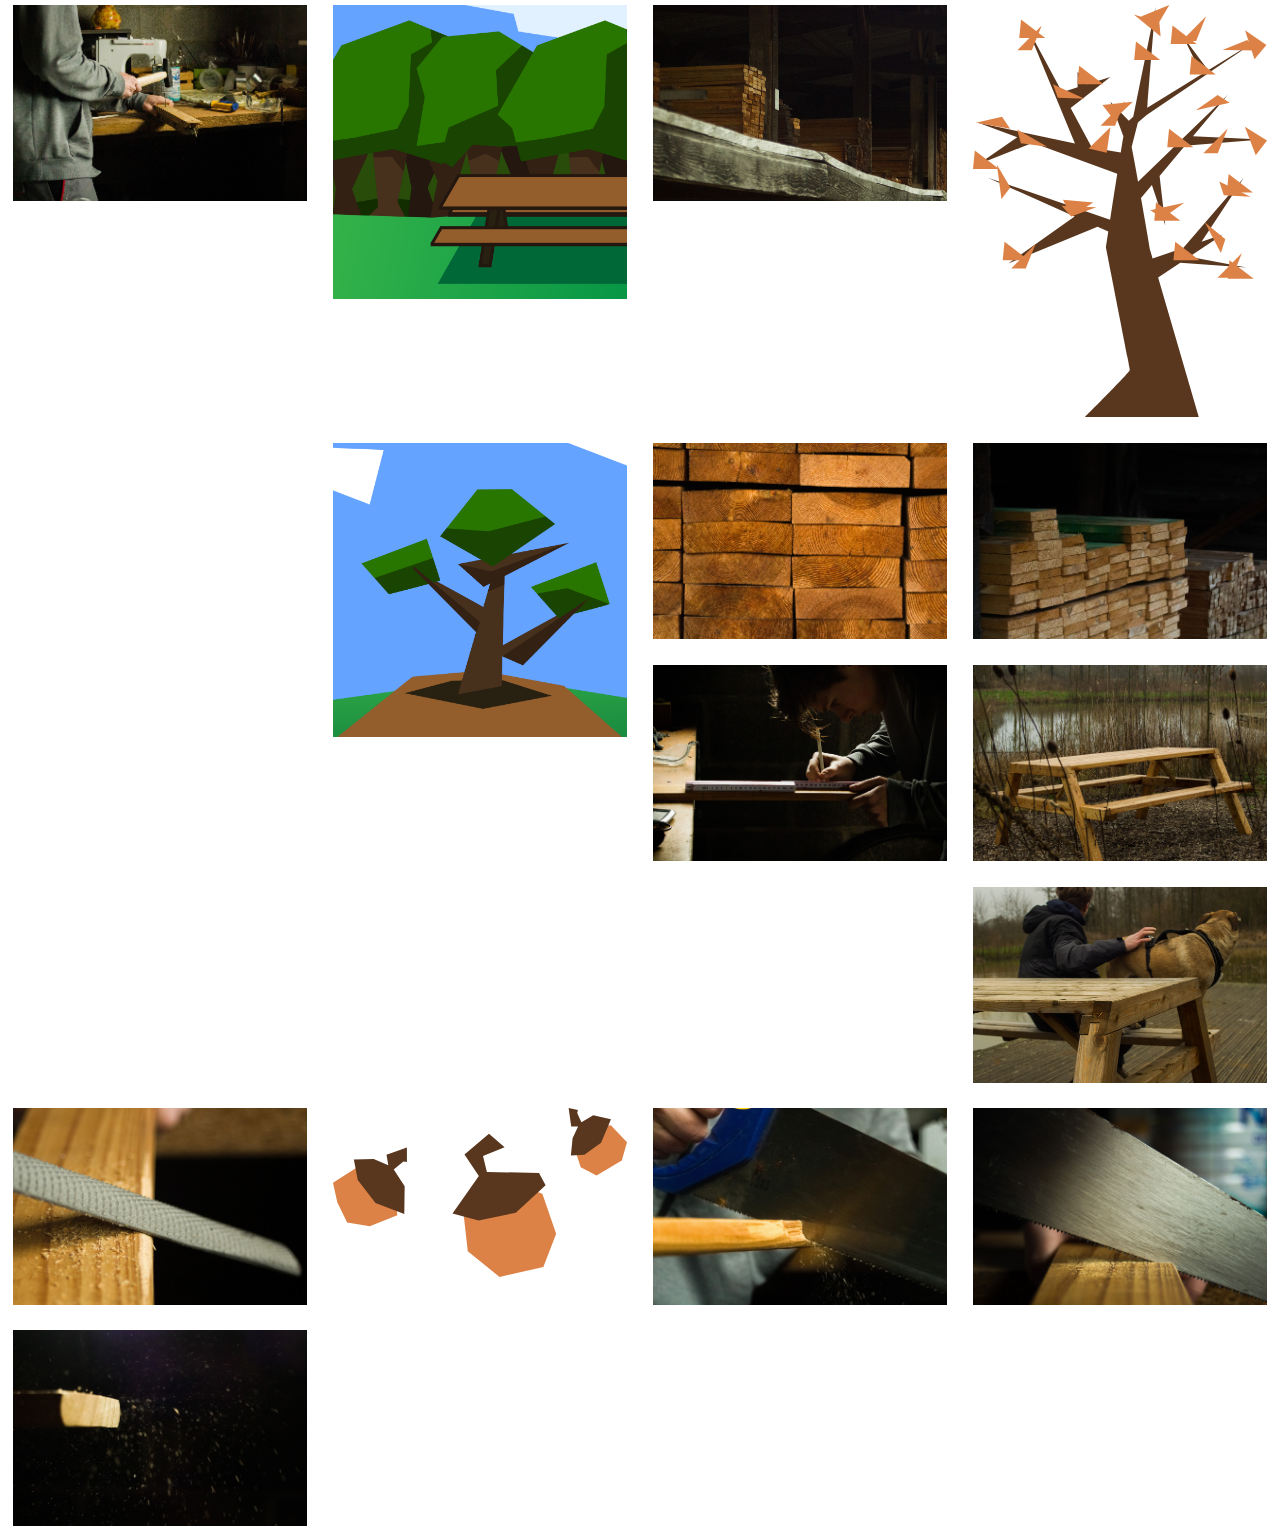
==== commit f2bbf7c7: "Add files via upload" ====
--- a/index.html
+++ b/index.html
@@ -187,12 +187,10 @@
     <section id="portfolio">
       <h1>Hard Woods Portfolio</h1>
       <div class="button-group filters-button-group">
-        <button class="button is-checked button-all" data-filter="*">
-          all
-        </button>
-        <button class="button" data-filter=".foto">photos</button>
-        <button class="button" data-filter=".video">videos</button>
-        <button class="button" data-filter=".vector">vectors</button>
+        <button class="button is-checked" data-filter="*">ALL</button>
+        <button class="button" data-filter=".foto">PHOTOS</button>
+        <button class="button" data-filter=".video">VIDEOS</button>
+        <button class="button" data-filter=".vector">VECTORS</button>
       </div>
 
       <section
@@ -633,14 +631,14 @@
       <section id="contact">
         <h1>Contact Us</h1>
         <div class="container">
-          <form action="cs.html" >
+          <form action="cs.html">
             <div class="form-group">
               <label for="name">Name:</label>
               <input type="text" id="name" name="name" required />
             </div>
             <div class="form-group">
               <label for="email">Email:</label>
-              <input type="text" id="email" name="email" required />
+              <input type="email" id="email" name="email" required />
             </div>
             <div class="form-group">
               <label for="message">Message:</label>
--- a/css/main-style.css
+++ b/css/main-style.css
@@ -520,7 +520,7 @@
   font-family: "Forma DJR Text", sans-serif;
 }
 
-.form-group input[type="text"],
+.form-group input[type="text"], input[type="email"],
 .form-group textarea {
   width: 100%;
   cursor: text;
--- a/css/portfolio-style.css
+++ b/css/portfolio-style.css
@@ -22,32 +22,30 @@
 .button {
   display: inline-block;
   padding: 0.5em 1.5em;
-  border-radius: 0.25rem;
-  background: hsl(0, 0%, 100%);
+  background: hsl(0, 0%, 100%) !important;
   font-family: "Bahnschrift", sans-serif;
   color: var(--dark-gray) !important;
   font-size: 1rem;
   cursor: pointer;
-  border: none;
+  border: solid 2px var(--dark-brown) !important;
   margin: 1rem;
   -webkit-transition: background 0.3s;
   -moz-transition: background 0.3s;
-  transition: background 0.3s;
-}
-
-.button-all {
-  font-weight: bold;
+  transition: background 0.5s ;
+  transition: 0.5s cubic-bezier(0.5, 0.82, 0.165, 1);
 }
 
 .button:hover {
   background-color: var(--light-gray);
+  letter-spacing: 8px;
 }
 
 .button:active,
 .button.is-checked {
-  background-color: var(--dark-brown);
-  color: var(--white) !important;
+  border: solid 2px var(--light-brown) !important;
+  color: var(--light-brown) !important;
   outline: none;
+  transition: 0.5s cubic-bezier(0.5, 0.82, 0.165, 1);
 }
 
 .button-group {
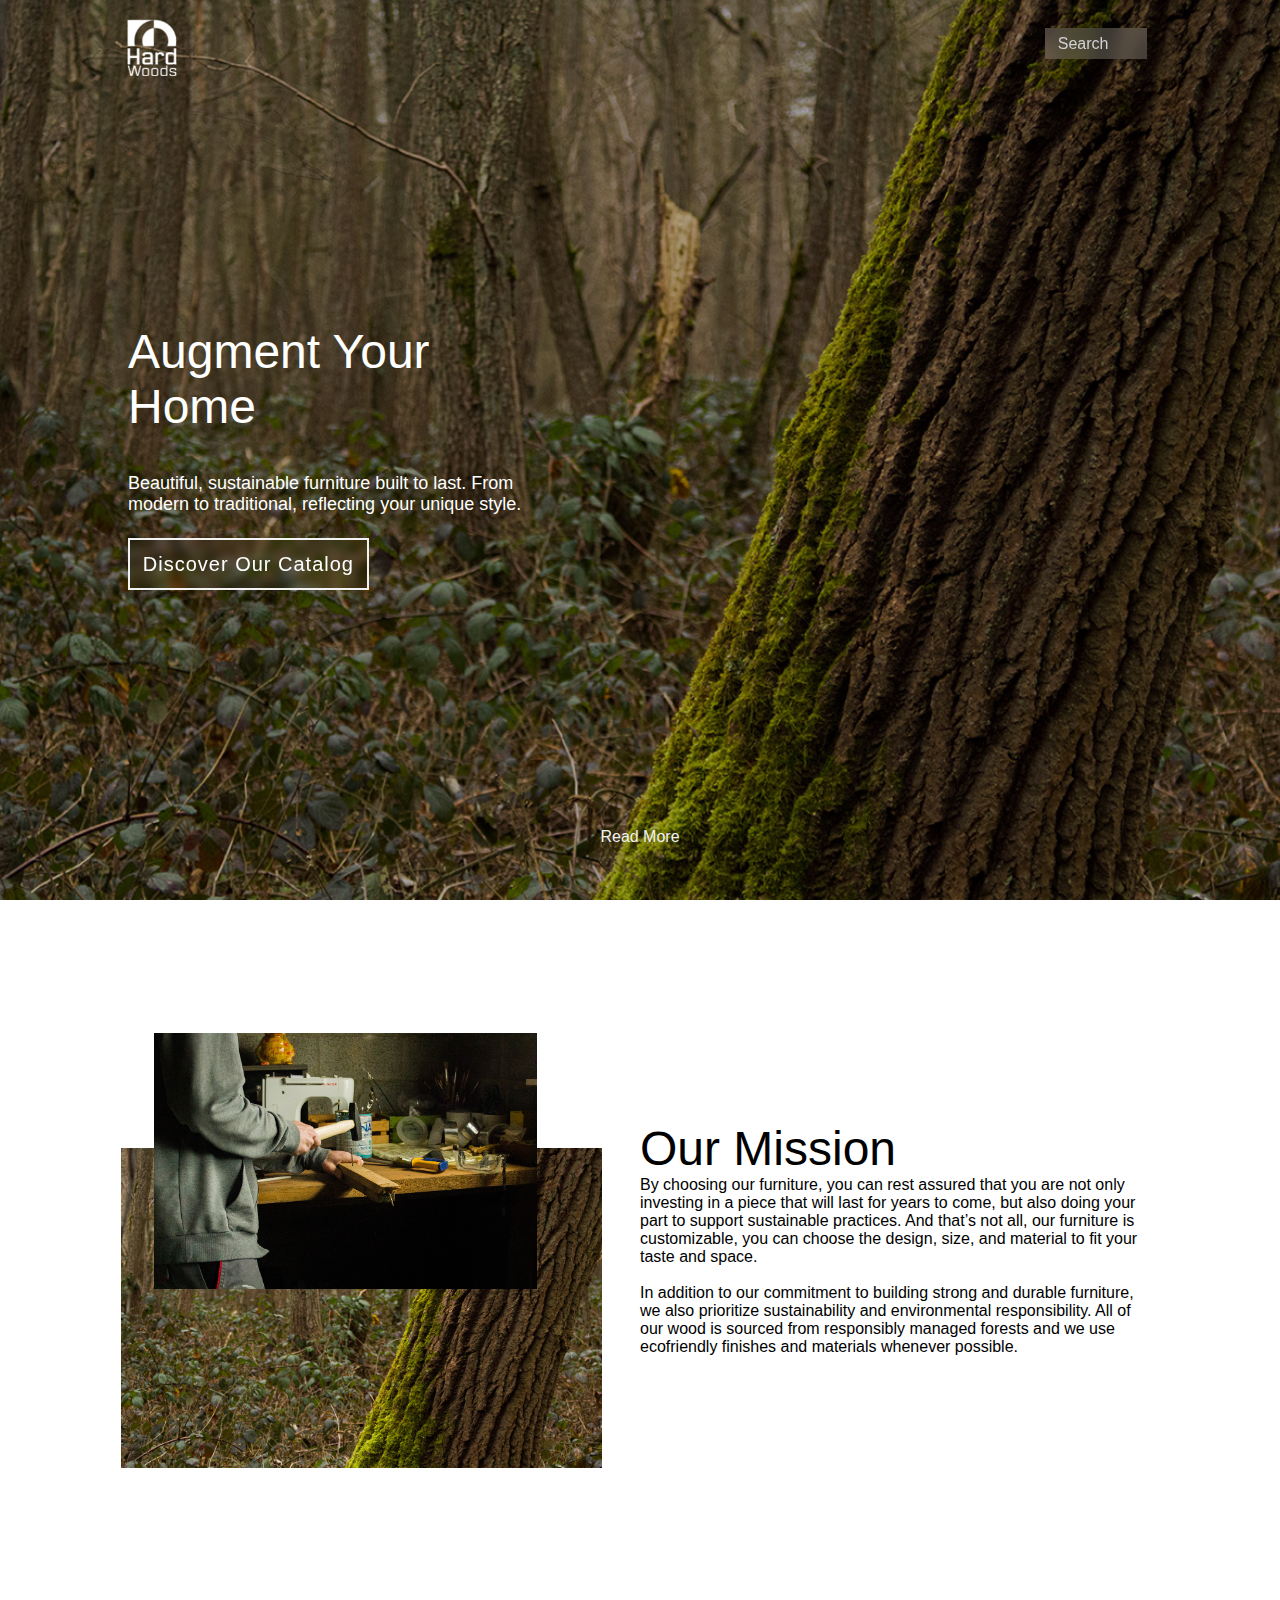
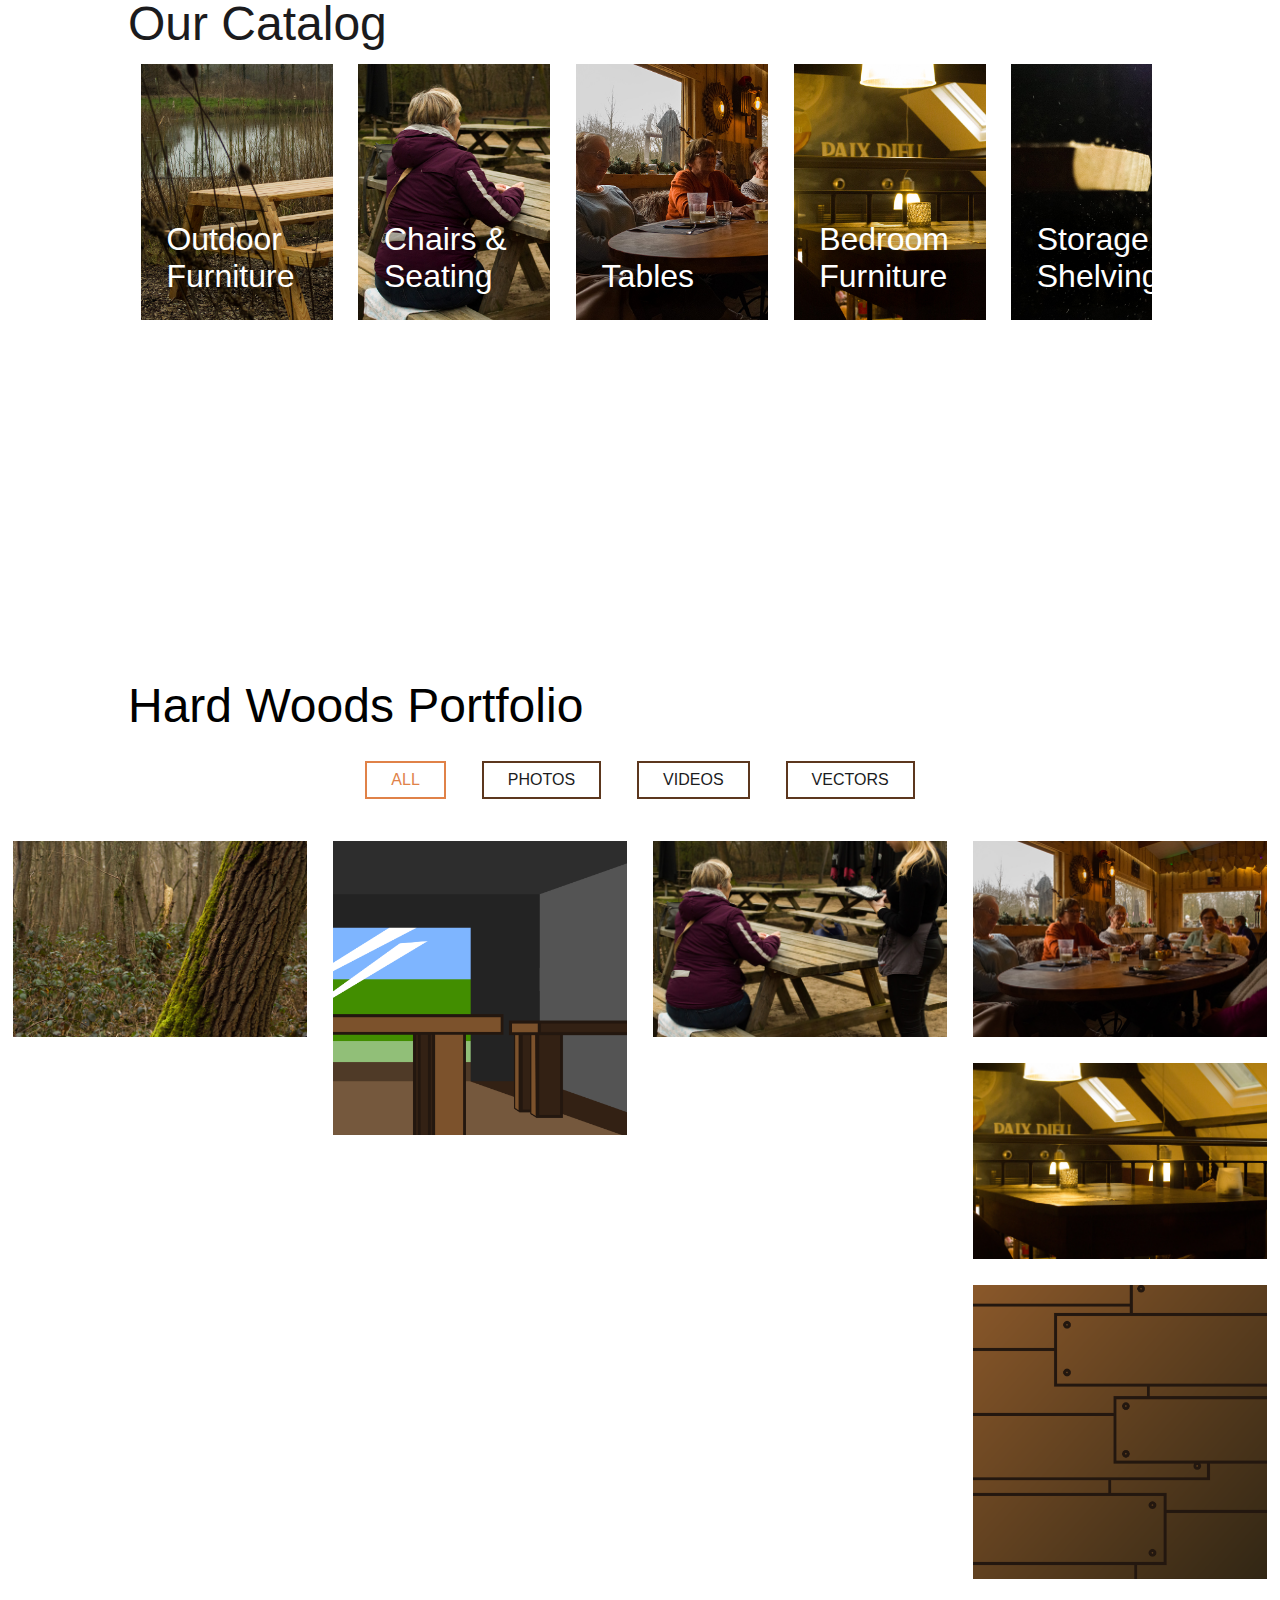
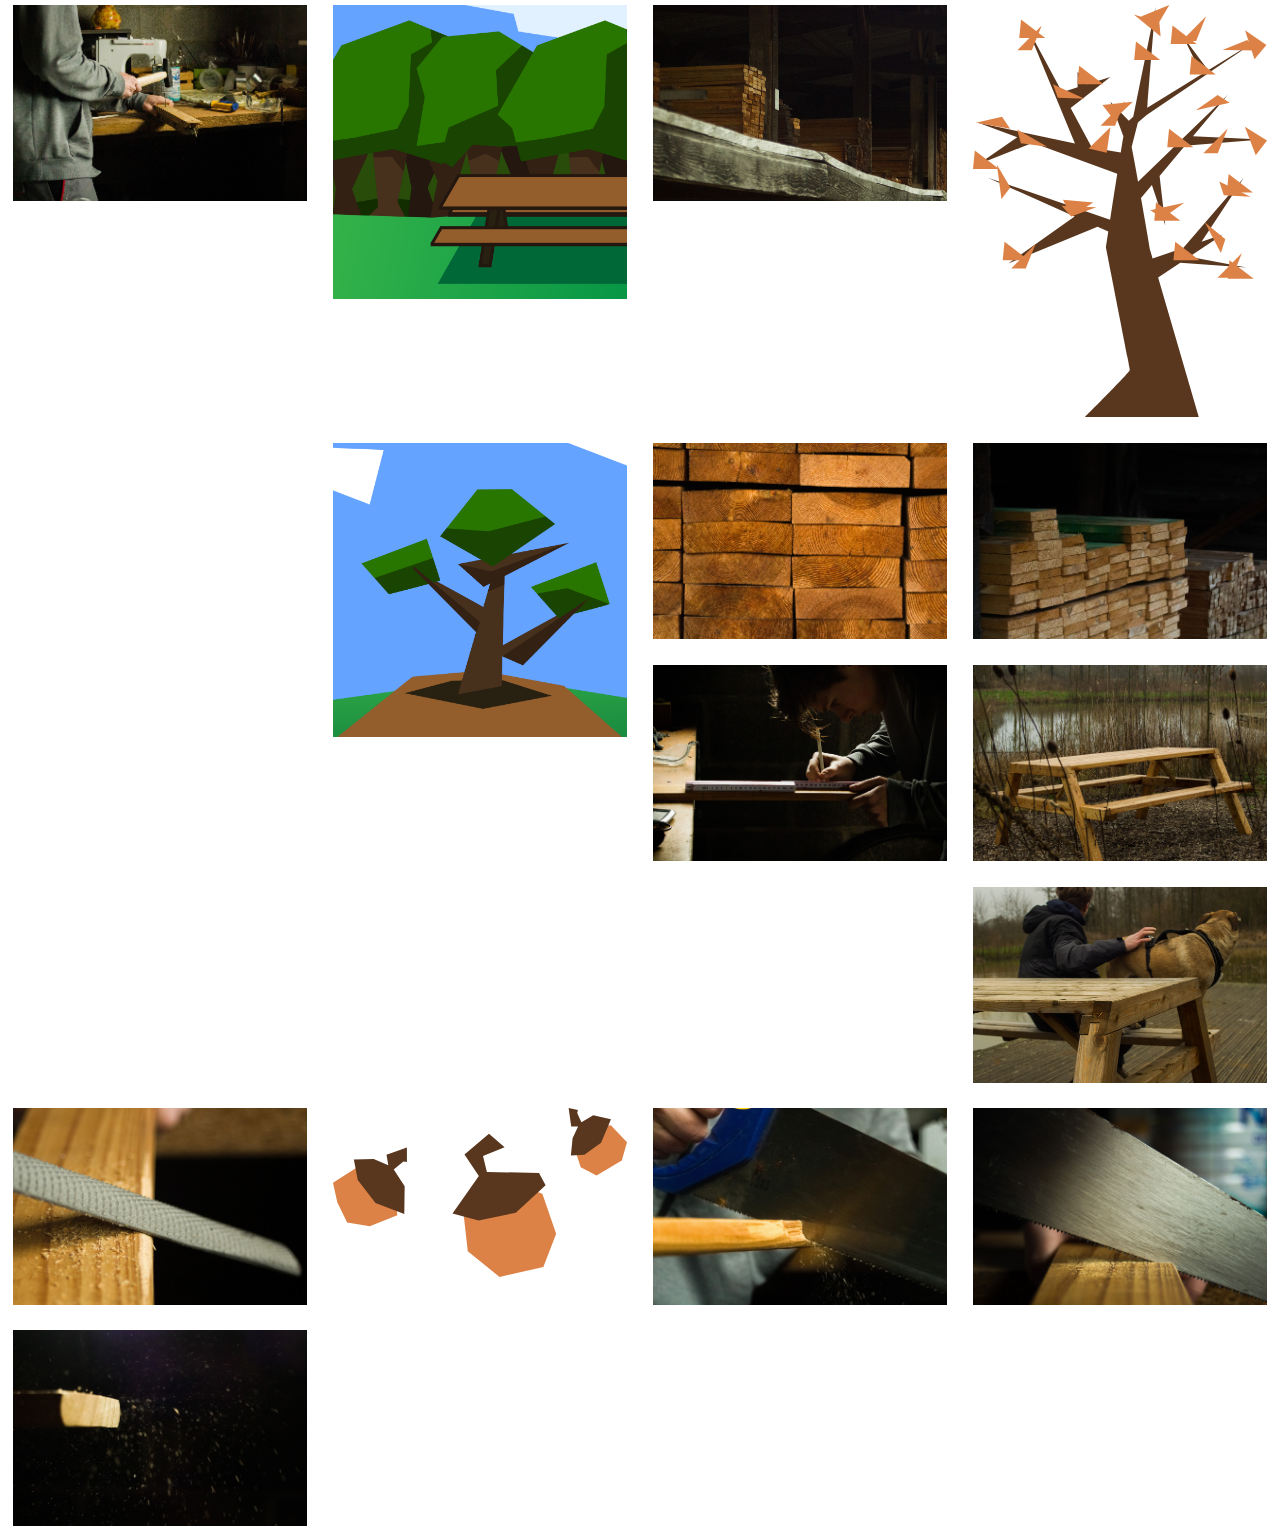
==== commit 7d333f1f: "Add files via upload" ====
--- a/index.html
+++ b/index.html
@@ -653,12 +653,13 @@
       <section id="footer">
         <br />
         <a href="#" id="home-button"><i class="fas fa-angle-up"></i></a>
-        <a class="shop-button" href="shop.html">Shop</a>
-        <br />
-        <a href="#about">About</a>
-        <a href="#portfolio">Portfolio</a>
-
-        <br />
+        <iframe id="map"
+          src="https://www.google.com/maps/embed?pb=!1m18!1m12!1m3!1d20079.362838473633!2d5.565537338822502!3d51.017620219788014!2m3!1f0!2f0!3f0!3m2!1i1024!2i768!4f13.1!3m3!1m2!1s0x47c0daf17b0c8675%3A0xdbac6184560ca8f3!2sNiel-bij-As%2C%203668%20As!5e0!3m2!1snl!2sbe!4v1686641692979!5m2!1snl!2sbe"
+          style="border: 0"
+          allowfullscreen=""
+          loading="lazy"
+          referrerpolicy="no-referrer-when-downgrade"
+        ></iframe>
         <a href="https://www.instagram.com/officialhardwoods/"
           ><i class="fab fa-instagram social"></i
         ></a>
--- a/css/main-style.css
+++ b/css/main-style.css
@@ -113,6 +113,11 @@
   cursor: pointer;
 }
 
+#map {
+  width: 80%;
+  height: 100%;
+}
+
 a {
   text-decoration: none;
   color: white;
@@ -125,6 +130,14 @@
   font-size: 3rem;
 }
 
+h1 i {
+  font-size: 2rem;
+}
+
+h1 a:hover {
+color: var(--light-brown) !important;
+}
+
 section#splash h1 {
   margin-bottom: 3vw;
 }
@@ -141,6 +154,10 @@
 .social {
   font-size: 3rem !important;
   cursor: pointer;
+}
+
+footer .social {
+  margin-top: 2vh;
 }
 
 img {
@@ -195,7 +212,6 @@
   color: var(--light-gray);
   background-color: hsla(0, 0%, 95%, 0.2);
   backdrop-filter: blur(9px);
-  border-radius: 0.5vw;
   width: 8vw;
   -webkit-transition: width 0.35s cubic-bezier(0.5, 0.82, 0.165, 1);
   transition: width 0.35s cubic-bezier(0.5, 0.82, 0.165, 1);
@@ -344,7 +360,7 @@
   50% {
     transform: translateY(-6vh);
   }
-  0% {
+  100% {
     transform: translateY(-8vh);
   }
 }
@@ -423,7 +439,6 @@
   height: 20vw;
   background-size: cover;
   margin: 0 1vw 0 1vw;
-  border-radius: 1vw;
   display: flex;
   align-items: flex-end;
   justify-content: flex-start;
@@ -511,7 +526,7 @@
 }
 
 .form-group {
-  margin-bottom: 1vw;
+  margin-top: 1vw;
 }
 
 .form-group label {
@@ -525,7 +540,6 @@
   width: 100%;
   cursor: text;
   padding: 0.5vw 1vw;
-  border-radius: 0.5vw !important;
   border: none;
   font-size: 1rem;
   color: var(--light-gray);
@@ -535,17 +549,15 @@
 
 .form-group textarea {
   height: 6.25vw;
-  border-radius: 0.5vw;
+  max-width: 100%;
   cursor: text;
   font-family: "Forma DJR Text", sans-serif;
-  border-radius: 0.5vw;
 }
 
 .form-group input[type="submit"] {
   background-color: var(--light-gray);
   color: var(--dark-gray);
   padding: 1vw 2vw;
-  border-radius: 0.5vw;
   border: none;
   cursor: pointer;
   font-family: "Forma DJR Text", sans-serif;
@@ -584,6 +596,10 @@
     padding: 1vw 8vw 0vw 1vw;
   }
 
+  #map {
+    height: 50vh;
+  }
+
   .openbtn {
     padding: 0.625vw 1vw;
     border: none;
@@ -607,7 +623,6 @@
 
   nav input[type="text"] {
     padding: 1vw 2vw;
-    border-radius: 1.5vw;
     width: 20vw;
   }
   ::placeholder {
@@ -622,7 +637,8 @@
   }
 
   h1 {
-    line-height: 15vw;
+    font-size: 2.5rem;
+    line-height: 6vh;
     font-weight: lighter;
   }
 
@@ -700,7 +716,6 @@
     width: 50vw !important;
     height: 27vh !important;
     margin: 0 1vw 0 1vw;
-    border-radius: 2vw;
   }
 
   footer {
@@ -735,14 +750,12 @@
   .form-group textarea {
     width: 100%;
     padding: 1.5vw 1.5vw;
-    border-radius: 1.5vw !important;
   }
 
   .form-group textarea {
     height: 10vh;
     cursor: text;
     font-family: "Forma DJR Text", sans-serif;
-    border-radius: 0.5vw;
   }
 
   .form-group input[type="submit"] {
@@ -750,7 +763,6 @@
     background-color: var(--light-gray);
     color: var(--dark-gray);
     padding: 3vw 7vw;
-    border-radius: 1.5vw !important;
     border: none;
     cursor: pointer;
     font-family: "Forma DJR Text", sans-serif;
--- a/css/portfolio-style.css
+++ b/css/portfolio-style.css
@@ -36,6 +36,7 @@
 }
 
 .button:hover {
+  border: solid 2px var(--light-brown) !important;
   background-color: var(--light-gray);
   letter-spacing: 8px;
 }
@@ -106,14 +107,13 @@
     padding-bottom: 2vw;
   }
   .button {
-    padding: 2vw 5%;
-    border-radius: 0.25rem;
+    padding: 2vw 2%;
     background: #ffffff;
     font-family: "Bahnschrift", sans-serif;
     font-size: 1rem;
     cursor: pointer;
     border: none;
-    margin: 1vw;
+    margin: .5vw;
   }
   .modal-content {
     top: 20vh;
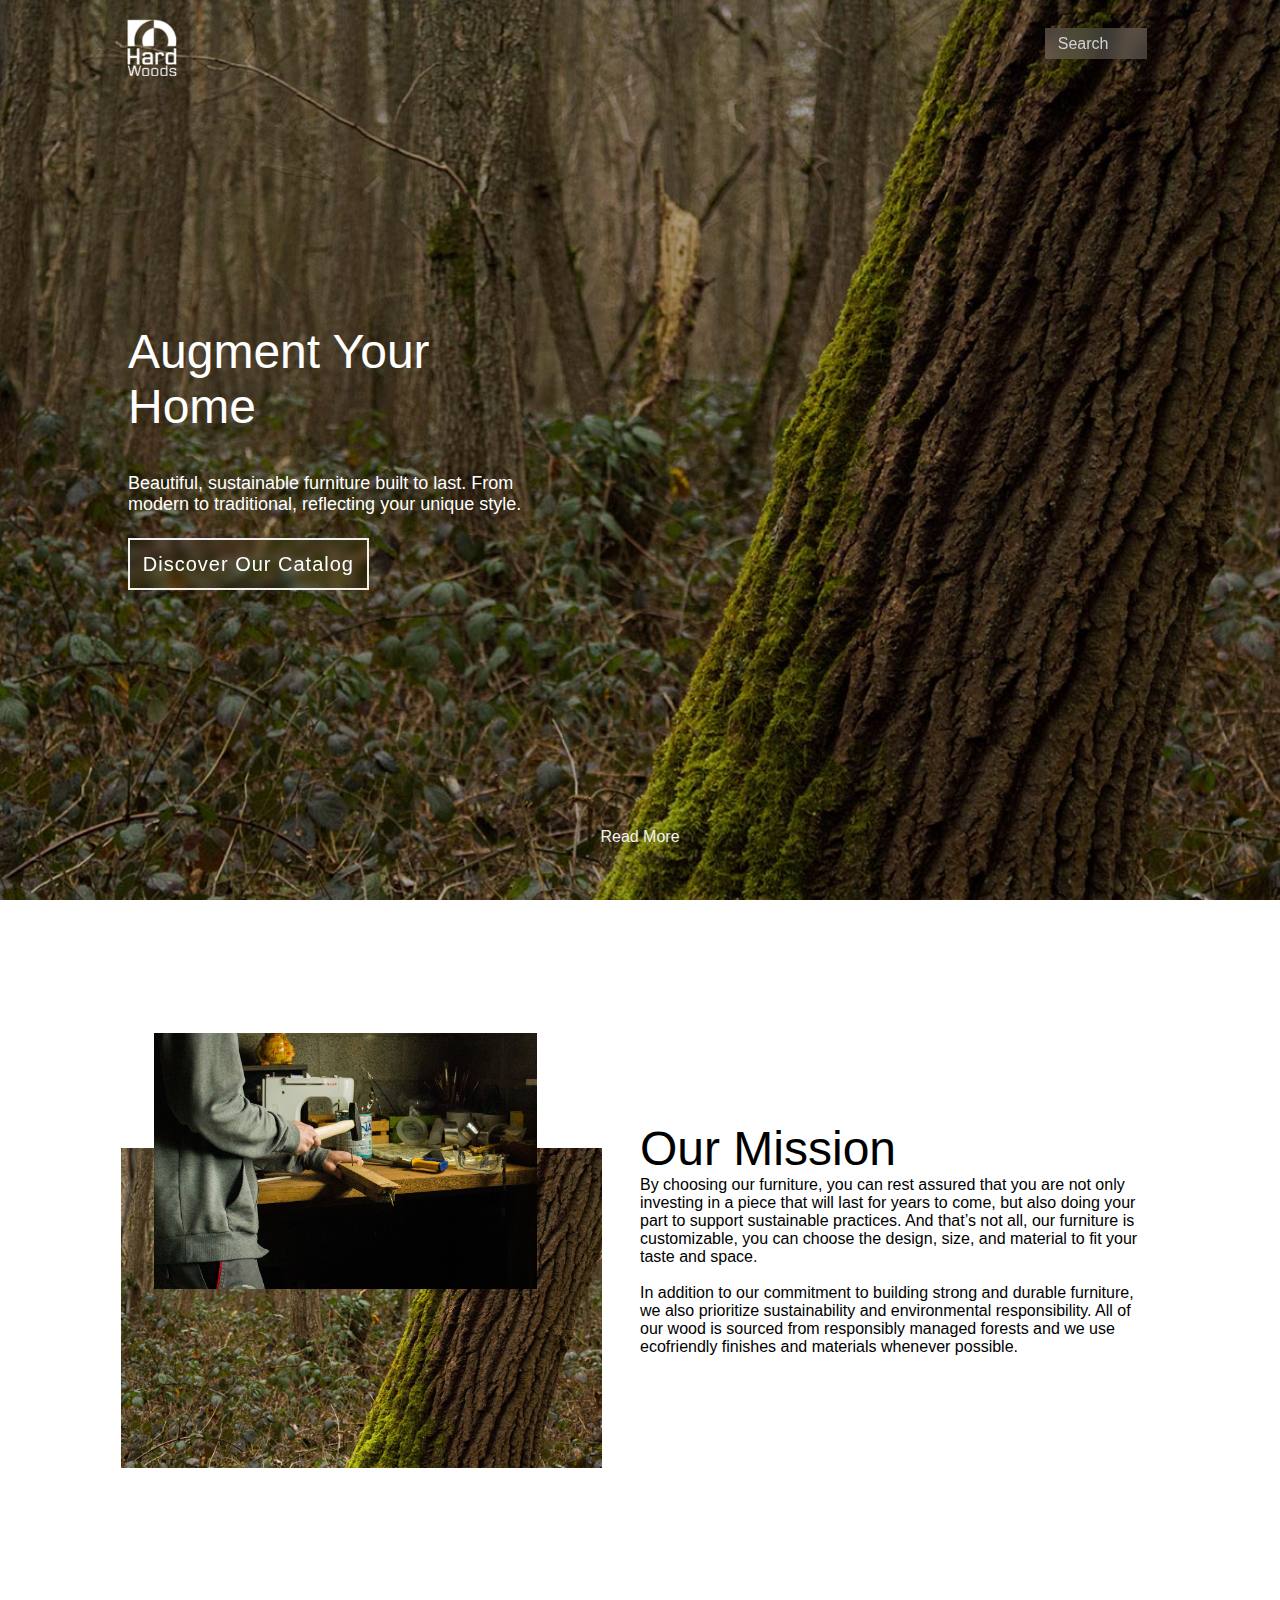
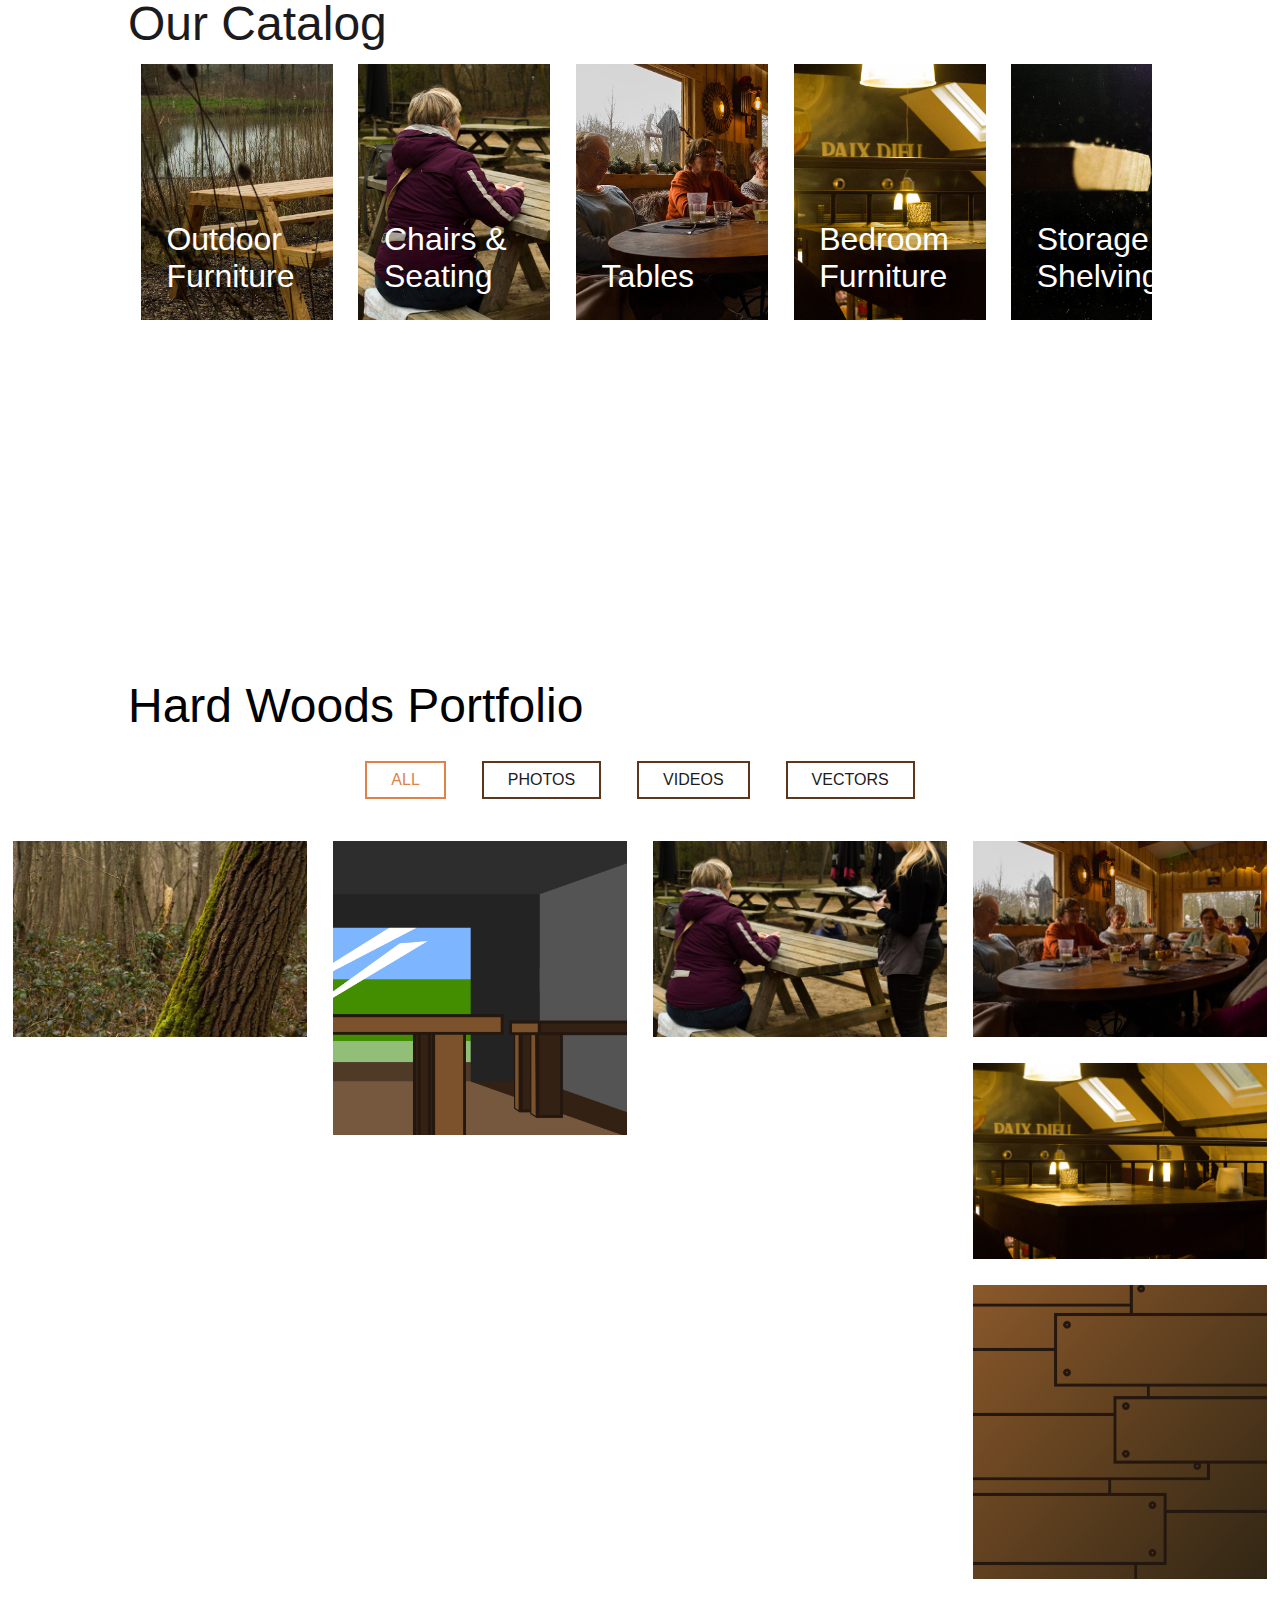
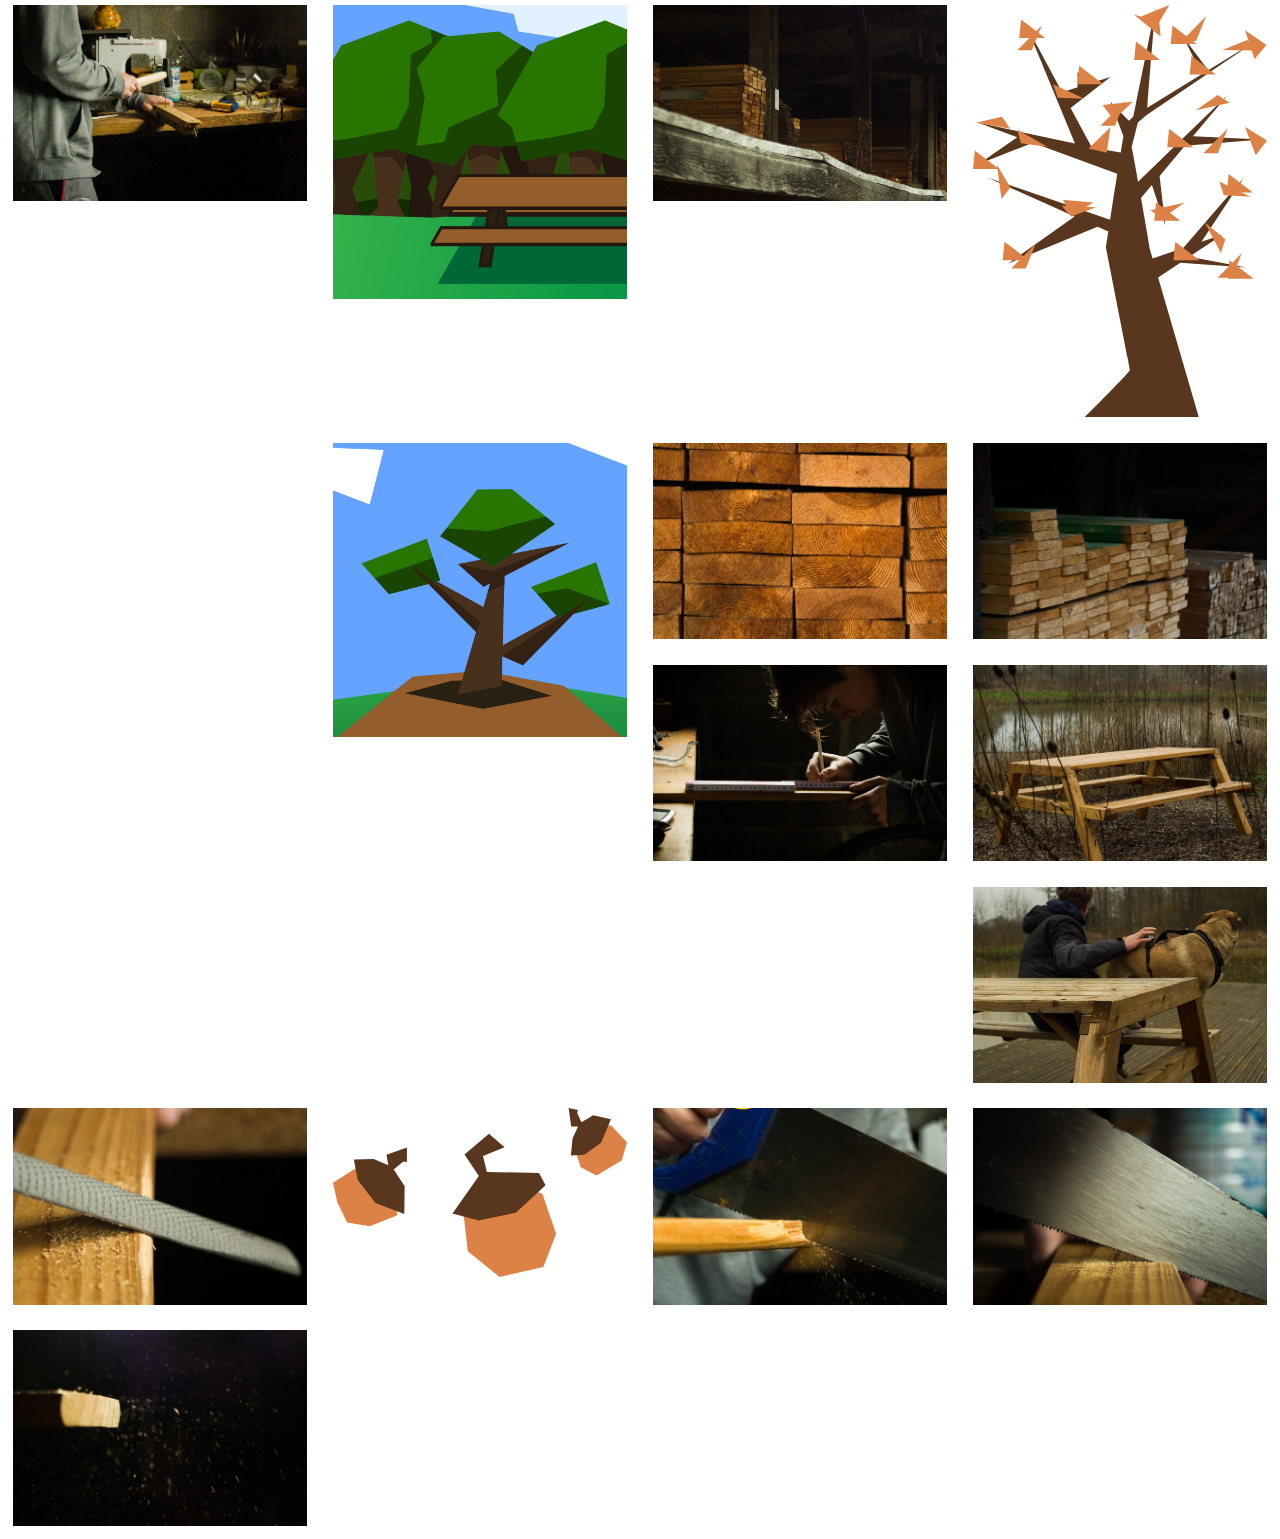
==== commit a22a850a: "Add files via upload" ====
--- a/index.html
+++ b/index.html
@@ -19,6 +19,9 @@
       href="https://fonts.cdnfonts.com/css/forma-djr-banner"
       rel="stylesheet"
     />
+
+    <meta name="theme-color" content="#1b1b1d" />
+
     <link
       rel="stylesheet"
       href="https://cdnjs.cloudflare.com/ajax/libs/font-awesome/6.4.0/css/all.css"
@@ -653,7 +656,8 @@
       <section id="footer">
         <br />
         <a href="#" id="home-button"><i class="fas fa-angle-up"></i></a>
-        <iframe id="map"
+        <iframe
+          id="map"
           src="https://www.google.com/maps/embed?pb=!1m18!1m12!1m3!1d20079.362838473633!2d5.565537338822502!3d51.017620219788014!2m3!1f0!2f0!3f0!3m2!1i1024!2i768!4f13.1!3m3!1m2!1s0x47c0daf17b0c8675%3A0xdbac6184560ca8f3!2sNiel-bij-As%2C%203668%20As!5e0!3m2!1snl!2sbe!4v1686641692979!5m2!1snl!2sbe"
           style="border: 0"
           allowfullscreen=""
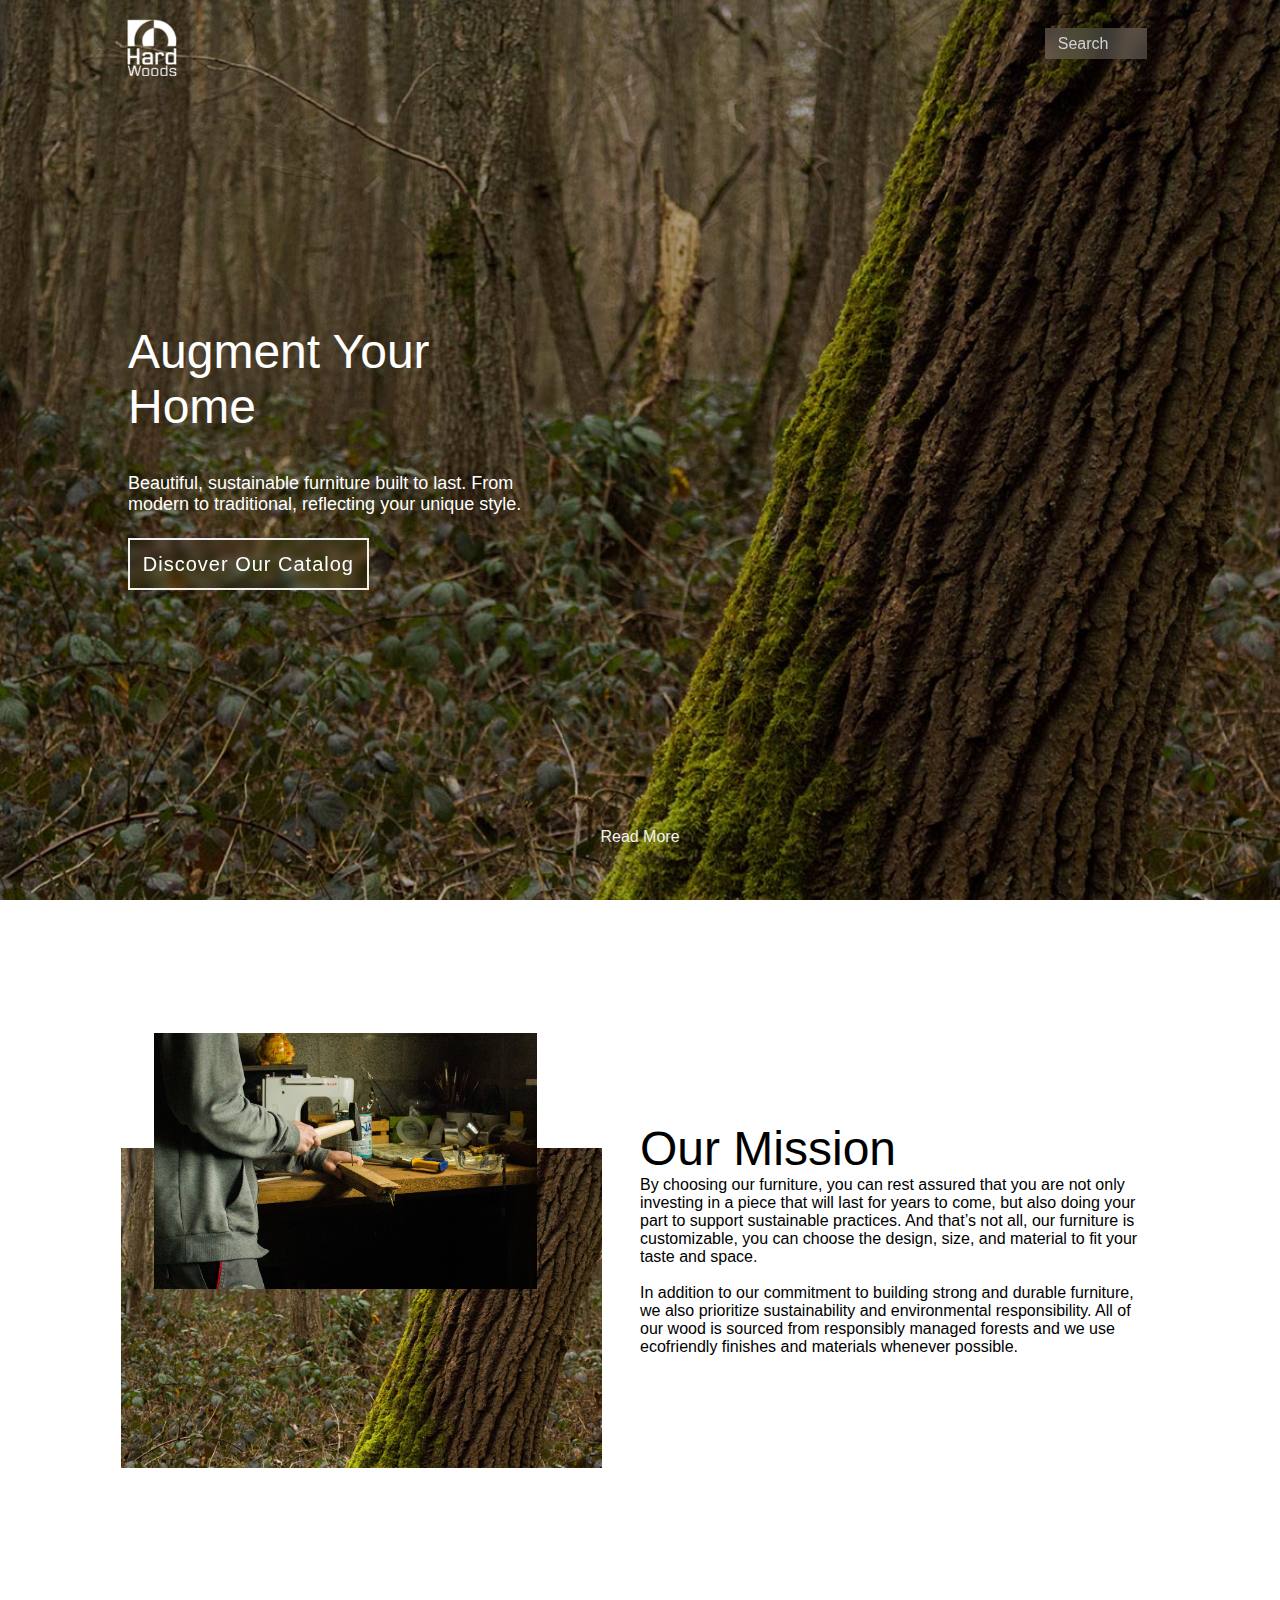
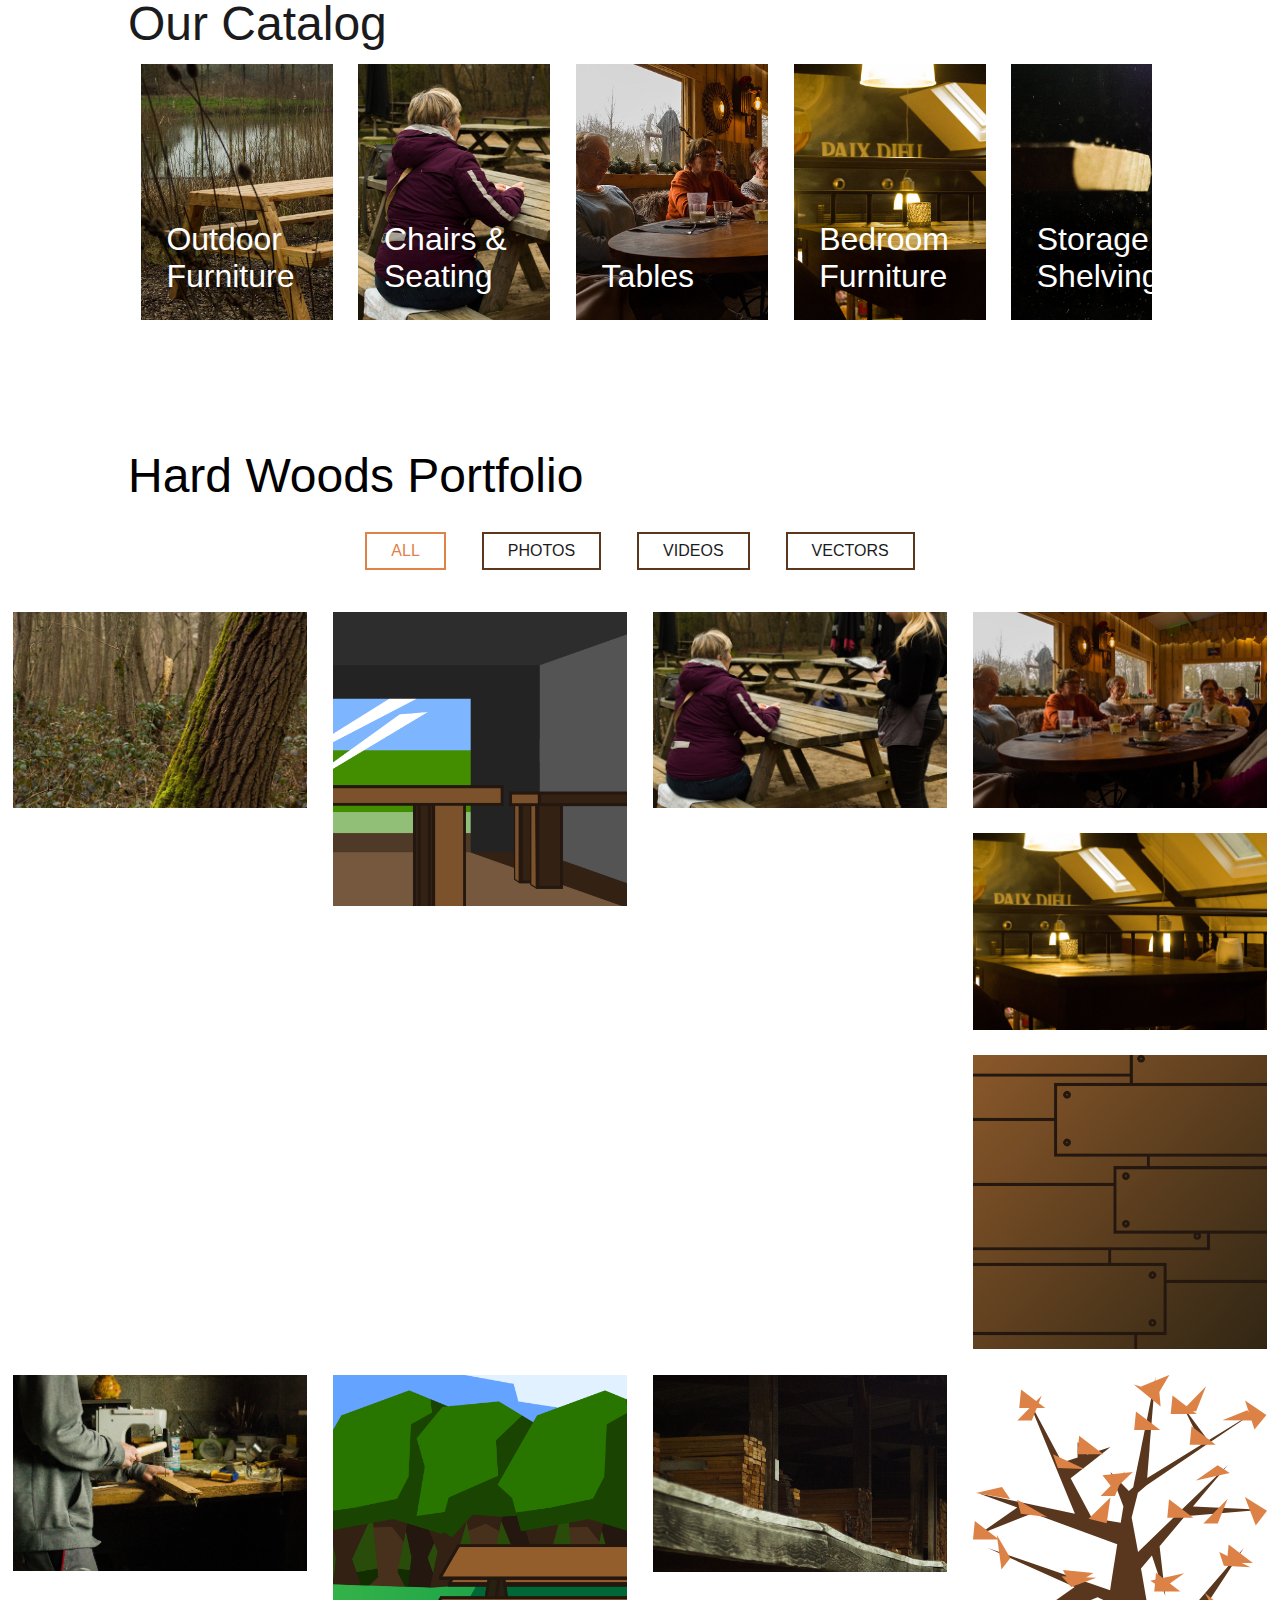
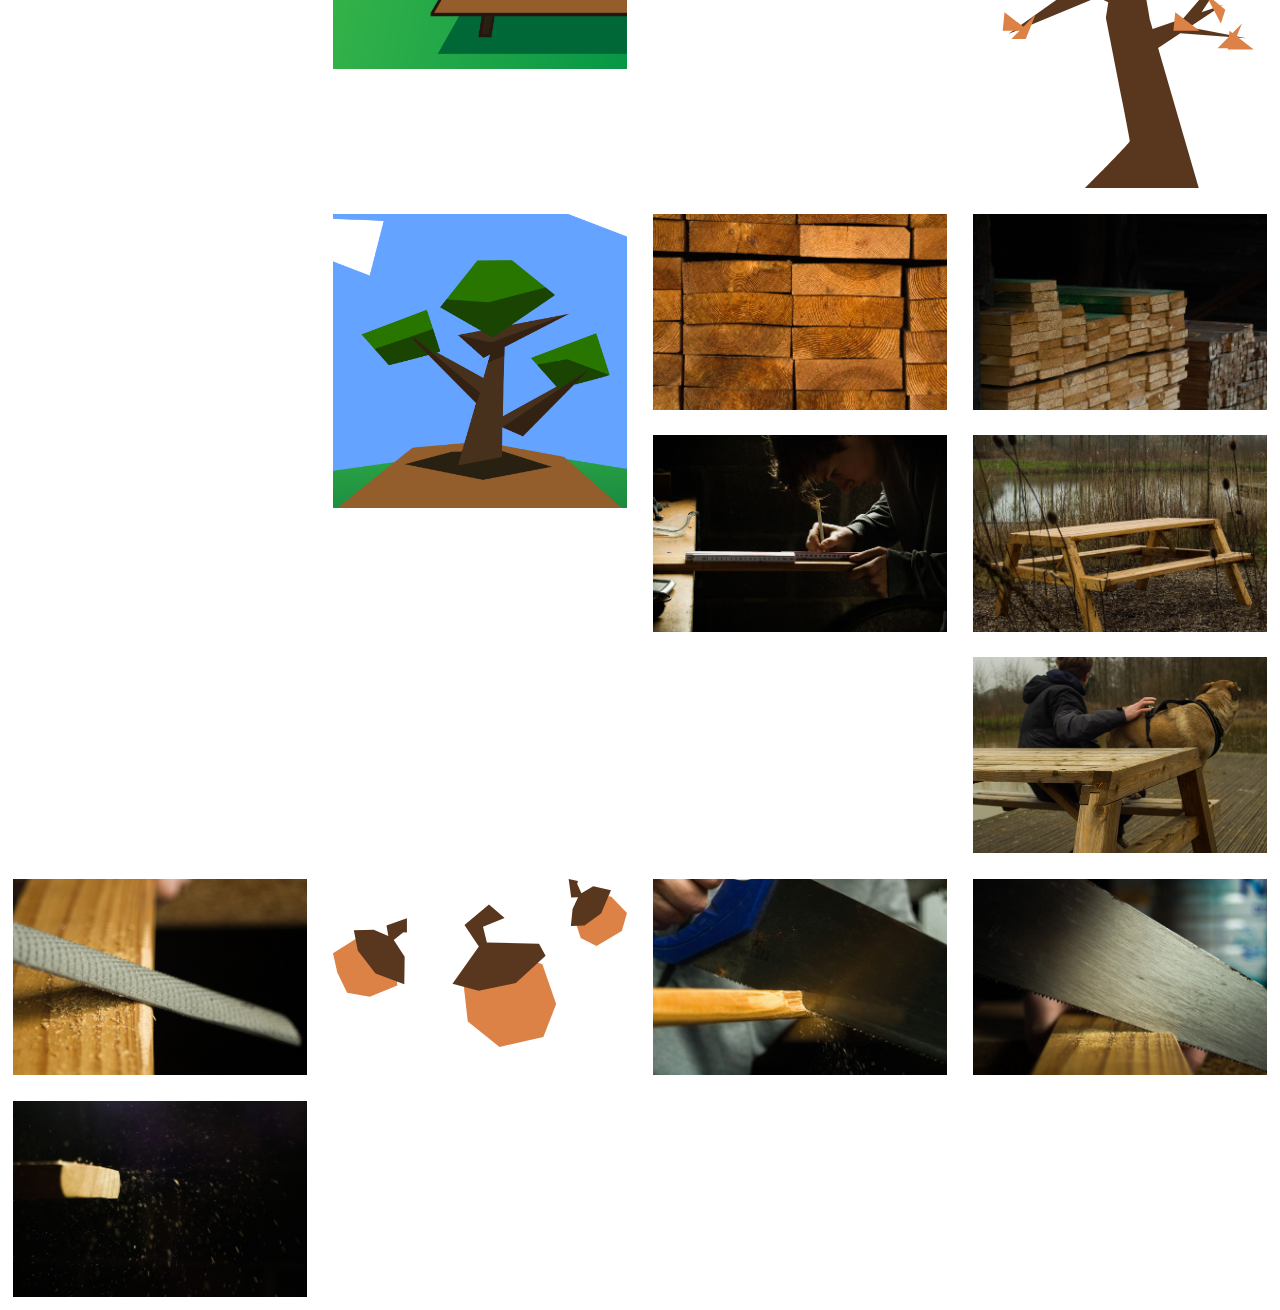
==== commit 904fbb49: "Add files via upload" ====
--- a/index.html
+++ b/index.html
@@ -53,7 +53,10 @@
         <img
           src="img/logo/gip-justin_goyvaerts-brainstorm_huis_stijl_logo-text-white.png"
           alt=""
-          id="logo"
+          id="logo-1" /><img
+          src="img/logo/gip-justin_goyvaerts-brainstorm_huis_stijl_logo-text-long-white.png"
+          alt=""
+          id="logo-long"
       /></a>
       <nav id="header">
         <ul>
--- a/css/main-style.css
+++ b/css/main-style.css
@@ -8,7 +8,7 @@
   --light-brown: hsl(23, 71%, 58%);
   --hw-gradient: linear-gradient(45deg, hsl(24, 51%, 24%), hsl(23, 71%, 58%));
   --white: hsl(0, 0%, 95%);
-  --dark-gray: hsl(240, 3%, 11%);
+  --dark-gray: hsl(240, 4%, 11%);
   --light-gray: hsl(240, 24%, 96%);
   --light-gray-2: hsl(240, 6%, 83%);
   scroll-behavior: smooth;
@@ -109,6 +109,14 @@
   display: none;
 }
 
+#logo-1 {
+  display: block;
+}
+
+#logo-long {
+  display: none;
+}
+
 .fas {
   cursor: pointer;
 }
@@ -135,7 +143,7 @@
 }
 
 h1 a:hover {
-color: var(--light-brown) !important;
+  color: var(--light-brown) !important;
 }
 
 section#splash h1 {
@@ -243,7 +251,6 @@
 .logo img {
   height: 5vw;
   margin: 1.25vw 0 0 8vw;
-  transition: max-height 0.2s cubic-bezier(0.5, 0.82, 0.165, 1);
   cursor: pointer;
 }
 
@@ -407,7 +414,7 @@
 /*--shop--*/
 
 section#shop {
-  height: 70vh;
+  height: 70%;
   color: var(--dark-gray);
   transition: 0.5s cubic-bezier(0.5, 0.82, 0.165, 1);
 }
@@ -535,7 +542,8 @@
   font-family: "Forma DJR Text", sans-serif;
 }
 
-.form-group input[type="text"], input[type="email"],
+.form-group input[type="text"],
+input[type="email"],
 .form-group textarea {
   width: 100%;
   cursor: text;
@@ -582,8 +590,18 @@
 }
 
 @media (max-width: 700px) {
-  #logo {
+  .logo img {
+    height: 4vh;
+    margin: 1.5vw 0 0 6vw;
+    cursor: pointer;
+  }
+
+  #logo-1 {
     display: none;
+  }
+
+  #logo-long {
+    display: block;
   }
 
   .sidebar a {
@@ -610,20 +628,15 @@
   }
 
   #navbar {
-    height: 13vw;
+    height: 12vw;
   }
 
   nav ul li {
     margin: 0vw 3vw;
   }
 
-  #navbar.hidden {
-    display: block;
-  }
-
   nav input[type="text"] {
-    padding: 1vw 2vw;
-    width: 20vw;
+    display: none;
   }
   ::placeholder {
     padding: 0 1vw;
--- a/css/portfolio-style.css
+++ b/css/portfolio-style.css
@@ -31,7 +31,7 @@
   margin: 1rem;
   -webkit-transition: background 0.3s;
   -moz-transition: background 0.3s;
-  transition: background 0.5s ;
+  transition: background 0.5s;
   transition: 0.5s cubic-bezier(0.5, 0.82, 0.165, 1);
 }
 
@@ -113,7 +113,7 @@
     font-size: 1rem;
     cursor: pointer;
     border: none;
-    margin: .5vw;
+    margin: 0.5vw;
   }
   .modal-content {
     top: 20vh;
